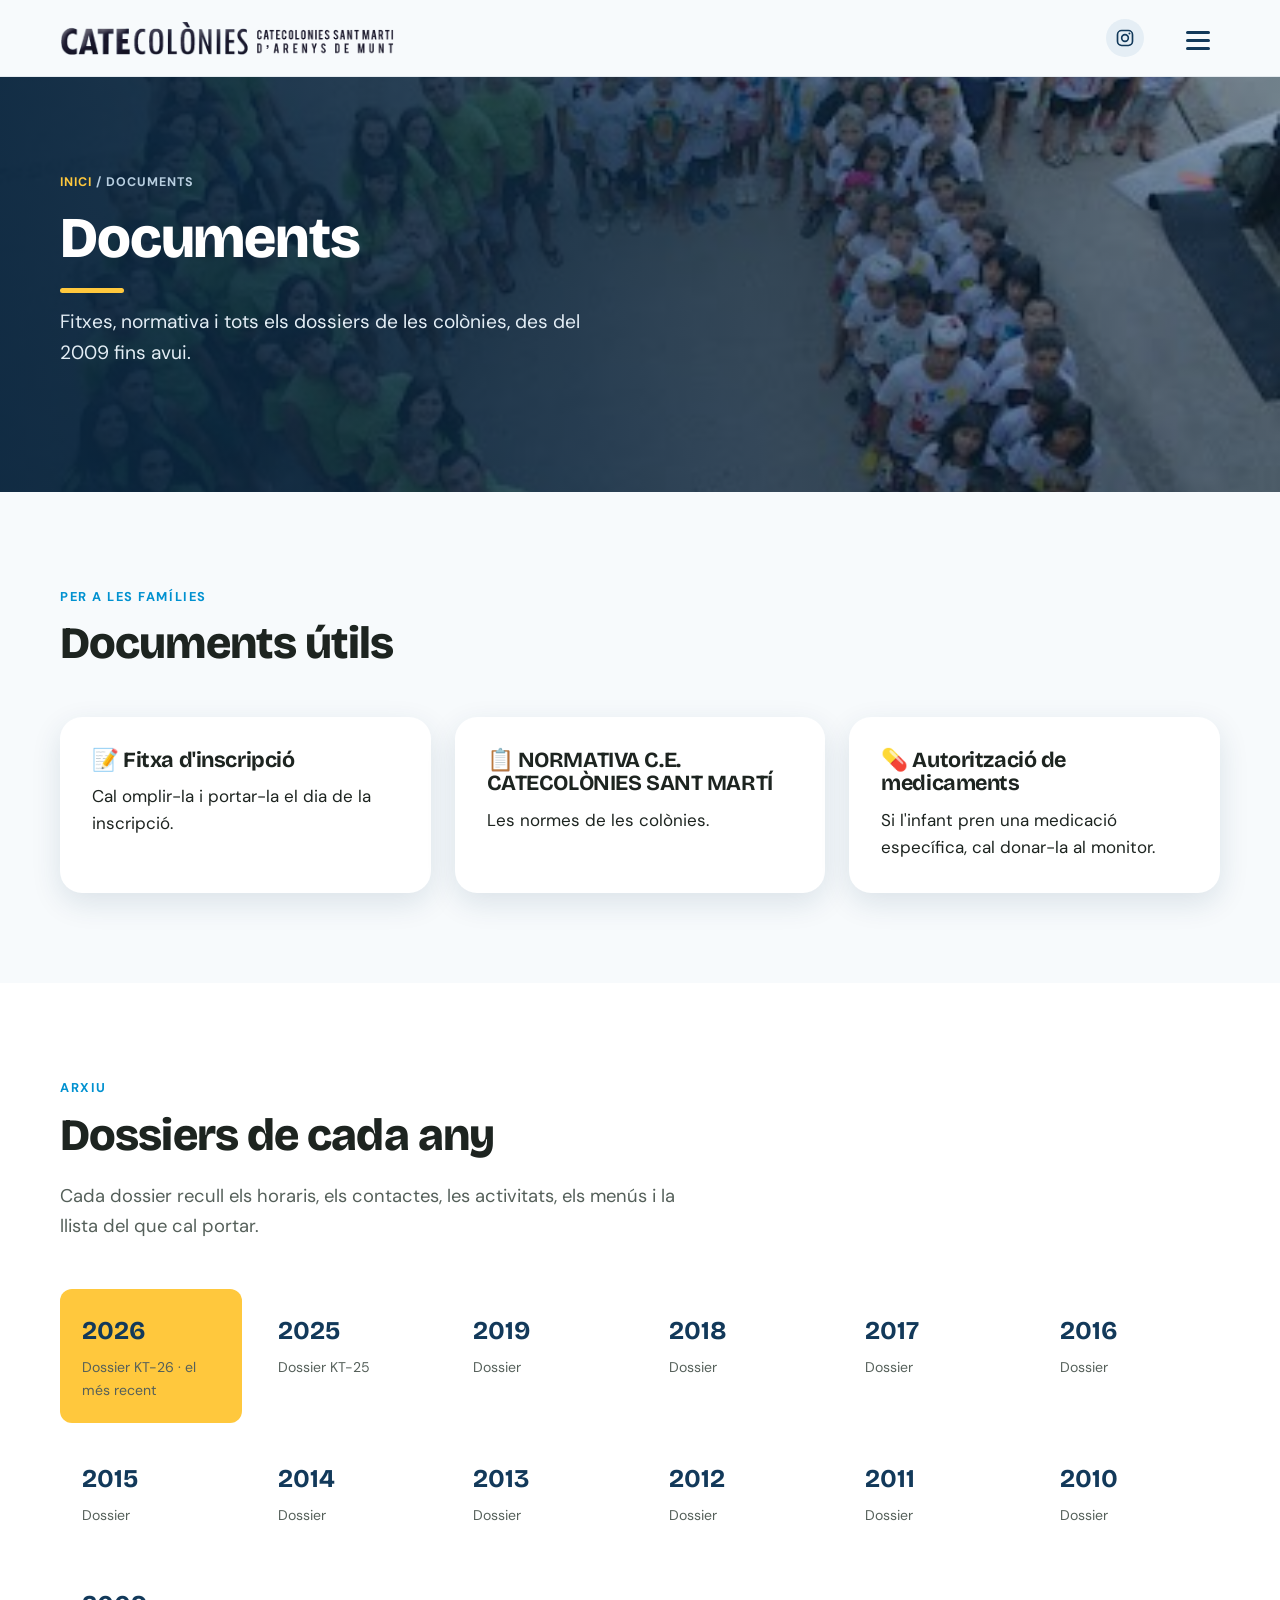
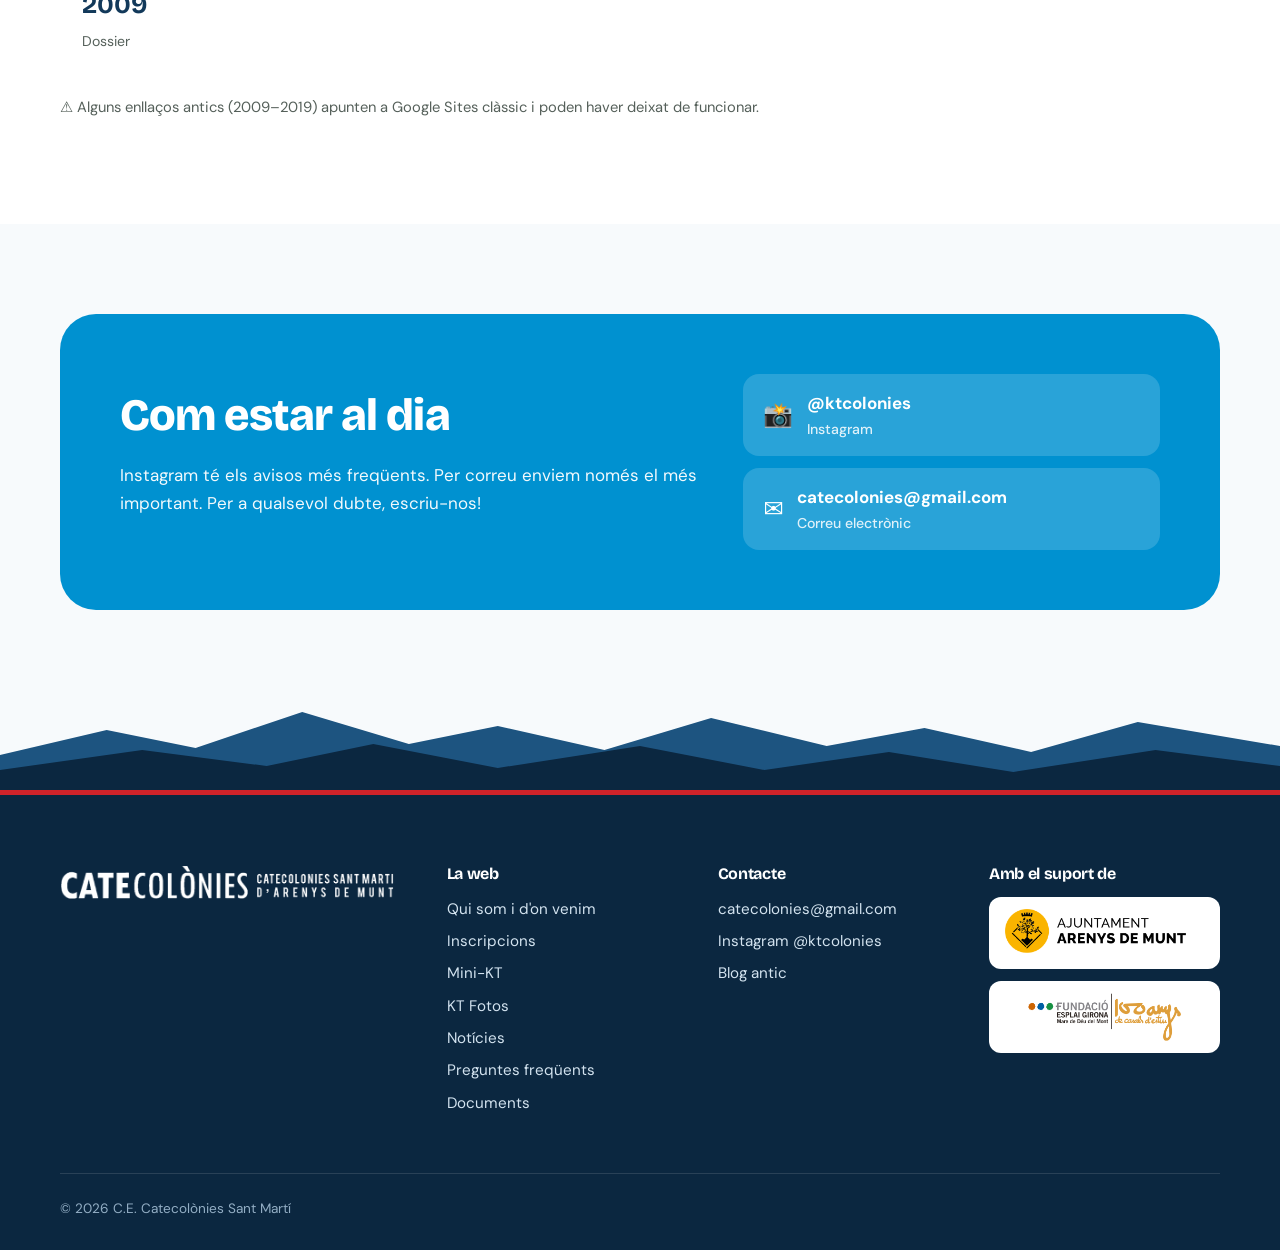
==== documents.html @ c62d567a "Primera versió de la web de les Catecolònies Co-Authored-By: Claude Opus 5.5 <noreply@anthropic.com>" ====
<!DOCTYPE html>
<html lang="ca">
<head>
  <meta charset="UTF-8">
  <meta name="viewport" content="width=device-width, initial-scale=1.0">
  <title>Documents · Catecolònies Arenys de Munt</title>
  <meta name="description" content="Colònies educatives d'Arenys de Munt des de 1984. De l'1 al 10 d'agost, quatre torns i una gran família de voluntaris.">
  <link rel="preconnect" href="https://fonts.googleapis.com">
  <link rel="preconnect" href="https://fonts.gstatic.com" crossorigin>
  <link href="https://fonts.googleapis.com/css2?family=Bricolage+Grotesque:opsz,wght@12..96,600;12..96,800&family=DM+Sans:wght@400;500;700&display=swap" rel="stylesheet">
  <link rel="stylesheet" href="css/estil.css">
</head>
<body>

  <!-- ===== CAPÇALERA (igual a totes les pàgines) ===== -->
  <header class="capcalera">
    <div class="contenidor">
      <a href="index.html" class="logo" aria-label="Catecolònies Sant Martí d'Arenys de Munt – Inici">
        <img class="logo__img" src="img/logo.png" alt="Catecolònies Sant Martí d'Arenys de Munt">
      </a>
      <a class="insta" href="https://www.instagram.com/ktcolonies/" target="_blank" rel="noopener" aria-label="Instagram de les Catecolònies (@ktcolonies)">
        <svg viewBox="0 0 24 24" width="20" height="20" aria-hidden="true"><rect x="3" y="3" width="18" height="18" rx="5" fill="none" stroke="currentColor" stroke-width="2"/><circle cx="12" cy="12" r="4" fill="none" stroke="currentColor" stroke-width="2"/><circle cx="17.3" cy="6.7" r="1.2" fill="currentColor"/></svg>
      </a>
      <button class="boto-menu" aria-label="Obrir el menú" aria-expanded="false"><span></span><span></span><span></span></button>
      <nav class="menu">
        <a href="index.html">Inici</a>
        <a href="qui-som.html">Qui som i d'on venim</a>
        <a href="inscripcions.html">Inscripcions</a>
        <a href="minikt.html">Mini-KT</a>
        <a href="kt-fotos.html">KT Fotos</a>
        <a href="noticies.html">Notícies</a>
        <a href="faq.html">FAQ</a>
        <a href="documents.html" class="actiu">Documents</a>
      </nav>
    </div>
  </header>

    <main>
    <section class="cap-pagina cap-pagina--documents">
      <div class="contenidor">
        <div class="molla"><a href="index.html">Inici</a> / Documents</div>
        <h1>Documents</h1>
        <p class="intro">Fitxes, normativa i tots els dossiers de les colònies, des del 2009 fins avui.</p>
      </div>
    </section>

    <section class="seccio">
      <div class="contenidor">
        <div class="capcalera-seccio">
          <span class="etiqueta">Per a les famílies</span>
          <h2>Documents útils</h2>
        </div>
        <div class="graella-3">
          <a class="caixa" style="text-decoration:none; color:inherit;" href="https://docs.google.com/document/d/19d5G04wiaagC9Ot5QAqKRNqQz_BzOxj5FK9eQtoxvEY/edit?usp=drive_link" target="_blank" rel="noopener">
            <h3>📝 Fitxa d'inscripció</h3>
            <p style="margin:0">Cal omplir-la i portar-la el dia de la inscripció.</p>
          </a>
          <a class="caixa" style="text-decoration:none; color:inherit;" href="https://drive.google.com/file/d/1AYddt8sL-9jREVzJqYOHR0axPvFJTAch/view?usp=drive_link" target="_blank" rel="noopener">
            <h3>📋 NORMATIVA C.E. CATECOLÒNIES SANT MARTÍ</h3>
            <p style="margin:0">Les normes de les colònies.</p>
          </a>
          <a class="caixa" style="text-decoration:none; color:inherit;" href="https://drive.google.com/file/d/12u2qekcJjeS2Bjda0e7kHbCIXMLGv95T/view" target="_blank" rel="noopener">
            <h3>💊 Autorització de medicaments</h3>
            <p style="margin:0">Si l'infant pren una medicació específica, cal donar-la al monitor.</p>
          </a>
        </div>
      </div>
    </section>

    <section class="seccio seccio--blanca">
      <div class="contenidor">
        <div class="capcalera-seccio">
          <span class="etiqueta">Arxiu</span>
          <h2>Dossiers de cada any</h2>
          <p class="intro">Cada dossier recull els horaris, els contactes, les activitats, els menús i la llista del que cal portar.</p>
        </div>
        <div class="docs">
          <a class="doc doc--nou" href="https://drive.google.com/file/d/1tnBUASf_qvOFFQwCIDWOkHBx9G1AHmBi/view?usp=drive_link" target="_blank" rel="noopener"><b>2026</b><span>Dossier KT-26 · el més recent</span></a>
          <a class="doc" href="https://drive.google.com/file/d/1lUwYW8r1Nou2whp7gSd2cihtvwEyeBEo/view?usp=drive_link" target="_blank" rel="noopener"><b>2025</b><span>Dossier KT-25</span></a>
          <a class="doc" href="https://docs.google.com/viewer?a=v&amp;pid=sites&amp;srcid=ZGVmYXVsdGRvbWFpbnxjYXRlY29sb25pZXNmaWxlc3xneDo0Mzg5OGI2MzljZTQzNWZi" target="_blank" rel="noopener"><b>2019</b><span>Dossier</span></a>
          <a class="doc" href="https://sites.google.com/site/catecoloniesfiles/files/cate2018_02.pdf?attredirects=0&amp;d=1" target="_blank" rel="noopener"><b>2018</b><span>Dossier</span></a>
          <a class="doc" href="https://sites.google.com/site/catecoloniesfiles/files/cate2017_04.pdf?attredirects=0&amp;d=1" target="_blank" rel="noopener"><b>2017</b><span>Dossier</span></a>
          <a class="doc" href="https://sites.google.com/site/catecoloniesfiles/files/cate2016.pdf?attredirects=0&amp;d=1" target="_blank" rel="noopener"><b>2016</b><span>Dossier</span></a>
          <a class="doc" href="https://sites.google.com/site/catecoloniesfiles/files/cate2015_042.pdf?attredirects=0&amp;d=1" target="_blank" rel="noopener"><b>2015</b><span>Dossier</span></a>
          <a class="doc" href="https://sites.google.com/site/catecoloniesfiles/files/catecolonies2014.pdf?attredirects=0&amp;d=1" target="_blank" rel="noopener"><b>2014</b><span>Dossier</span></a>
          <a class="doc" href="https://sites.google.com/site/catecoloniesfiles/files/Catecolonies2013.pdf?attredirects=0&amp;d=1" target="_blank" rel="noopener"><b>2013</b><span>Dossier</span></a>
          <a class="doc" href="https://sites.google.com/site/catecoloniesfiles/files/catecolonies2012.pdf?attredirects=0&amp;d=1" target="_blank" rel="noopener"><b>2012</b><span>Dossier</span></a>
          <a class="doc" href="https://sites.google.com/site/catecoloniesfiles/files/catecolonies2011.pdf?attredirects=0&amp;d=1" target="_blank" rel="noopener"><b>2011</b><span>Dossier</span></a>
          <a class="doc" href="http://sites.google.com/site/catecoloniesfiles/files/cate_2010.pdf?attredirects=0&amp;d=1" target="_blank" rel="noopener"><b>2010</b><span>Dossier</span></a>
          <a class="doc" href="http://catecolonies.googlepages.com/Dossier_Catecolonies_2009.pdf" target="_blank" rel="noopener"><b>2009</b><span>Dossier</span></a>
        </div>
        <p class="nota">⚠️ Alguns enllaços antics (2009–2019) apunten a Google Sites clàssic i poden haver deixat de funcionar.</p>
      </div>
    </section>

    <section class="seccio">
      <div class="contenidor">
        <div class="segueix">
          <div>
            <h2>Com estar al dia</h2>
            <p>Instagram té els avisos més freqüents. Per correu enviem només el més important. Per a qualsevol dubte, escriu-nos!</p>
          </div>
          <div class="segueix__canals">
            <a class="canal" href="https://www.instagram.com/ktcolonies/" target="_blank" rel="noopener"><span class="canal__icona">📸</span><span>@ktcolonies<small>Instagram</small></span></a>
            <a class="canal" href="mailto:catecolonies@gmail.com"><span class="canal__icona">✉️</span><span>catecolonies@gmail.com<small>Correu electrònic</small></span></a>
          </div>
        </div>
      </div>
    </section>
  </main>


  <!-- ===== PEU DE PÀGINA (igual a totes les pàgines) ===== -->
  <!-- Silueta de les serres del Corredor i Montalt -->
  <svg class="serralada" viewBox="0 0 1440 90" preserveAspectRatio="none" aria-hidden="true">
    <path fill="#1d5480" d="M0 90 L0 55 L120 30 L220 48 L340 12 L460 44 L560 26 L680 50 L800 18 L930 46 L1040 28 L1160 52 L1280 22 L1440 46 L1440 90 Z"/>
    <path fill="#0b2740" d="M0 90 L0 70 L160 50 L300 66 L420 44 L560 68 L720 46 L860 70 L1000 52 L1140 72 L1300 50 L1440 66 L1440 90 Z"/>
  </svg>
  <footer class="peu">
    <div class="contenidor">
      <div class="peu__graella">
        <div>
          <a href="index.html" class="logo" aria-label="Catecolònies – Inici">
            <img class="logo__img" src="img/logo-blanc.png" alt="Catecolònies Sant Martí d'Arenys de Munt">
          </a>
        </div>
        <div>
          <h4>La web</h4>
          <ul>
            <li><a href="qui-som.html">Qui som i d'on venim</a></li>
            <li><a href="inscripcions.html">Inscripcions</a></li>
            <li><a href="minikt.html">Mini-KT</a></li>
            <li><a href="kt-fotos.html">KT Fotos</a></li>
            <li><a href="noticies.html">Notícies</a></li>
            <li><a href="faq.html">Preguntes freqüents</a></li>
            <li><a href="documents.html">Documents</a></li>
          </ul>
        </div>
        <div>
          <h4>Contacte</h4>
          <ul>
            <li><a href="mailto:catecolonies@gmail.com">catecolonies@gmail.com</a></li>
            <li><a href="https://www.instagram.com/ktcolonies/" target="_blank" rel="noopener">Instagram @ktcolonies</a></li>
            <li><a href="https://catecolonies.blogspot.com/" target="_blank" rel="noopener">Blog antic</a></li>
          </ul>
        </div>
        <div>
          <h4>Amb el suport de</h4>
          <div class="suport">
            <a class="suport__logo" href="https://www.arenysdemunt.cat" target="_blank" rel="noopener"><img src="img/logo-ajuntament-arenys.png" alt="Ajuntament d'Arenys de Munt"></a>
            <span class="suport__logo"><img src="img/logo-fundacio-esplai-girona.png" alt="Fundació Esplai Girona – Mare de Déu del Mont"></span>
          </div>
        </div>
      </div>
      <div class="peu__final">
        <span>© <span data-any-actual></span> C.E. Catecolònies Sant Martí</span>
      </div>
    </div>
  </footer>

  <script src="js/main.js"></script>
</body>
</html>
---- css/estil.css ----
/* =========================================================
   Catecolònies Sant Martí · Arenys de Munt
   Full d'estils principal
   ========================================================= */

/* ---------- 1. Variables (canvia aquí els colors de tota la web) ---------- */
:root {
  --mari: #12395a;        /* blau marí: color principal */
  --mari-fosc: #0b2740;
  --groc: #ffc83d;        /* groc sol */
  --accent: #0091d0;      /* blau cel: botons i accents */
  --taronja: #ff8c42;
  --blau: #00aeea;        /* blau cel clar */
  --lila: #7b6ce0;
  --crema: #f7fafc;       /* fons general */
  --crema-2: #e5eef5;
  --text: #1d2420;
  --text-suau: #55605a;
  --blanc: #ffffff;

  --radi: 22px;
  --radi-petit: 12px;
  --ombra: 0 10px 30px rgba(18, 57, 90, 0.12);
  --ample: 1160px;

  --font-titols: "Bricolage Grotesque", system-ui, sans-serif;
  --font-text: "DM Sans", system-ui, sans-serif;
}

/* ---------- 2. Base ---------- */
*, *::before, *::after { box-sizing: border-box; }
html { scroll-behavior: smooth; }
body {
  margin: 0;
  font-family: var(--font-text);
  font-size: 17px;
  line-height: 1.6;
  color: var(--text);
  background: var(--crema);
}
img { max-width: 100%; display: block; }
a { color: var(--mari); }
h1, h2, h3, h4 {
  font-family: var(--font-titols);
  line-height: 1.1;
  margin: 0 0 0.5em;
  letter-spacing: -0.02em;
}
h1 { font-size: clamp(2.4rem, 6vw, 4.4rem); font-weight: 800; }
h2 { font-size: clamp(1.9rem, 4vw, 2.8rem); font-weight: 800; }
h3 { font-size: 1.35rem; font-weight: 700; }
p { margin: 0 0 1em; }

.contenidor { width: min(100% - 40px, var(--ample)); margin-inline: auto; }
.seccio { padding: 90px 0; }
.seccio--blanca { background: var(--blanc); }
.seccio--fosca { background: var(--mari); color: var(--crema); }
.seccio--fosca h2, .seccio--fosca h3 { color: var(--blanc); }

.etiqueta {
  display: inline-block;
  font-weight: 700;
  font-size: 0.8rem;
  letter-spacing: 0.12em;
  text-transform: uppercase;
  color: var(--accent);
  margin-bottom: 12px;
}
.intro { font-size: 1.15rem; color: var(--text-suau); max-width: 640px; }
.seccio--fosca .intro { color: #d3e3ef; }
.capcalera-seccio { margin-bottom: 48px; }
.capcalera-seccio--centre { text-align: center; }
.capcalera-seccio--centre .intro { margin-inline: auto; }

/* ---------- 3. Botons ---------- */
.boto {
  display: inline-flex;
  align-items: center;
  gap: 8px;
  padding: 14px 26px;
  border-radius: 999px;
  font-weight: 700;
  text-decoration: none;
  border: 2px solid transparent;
  transition: transform 0.15s ease, background 0.15s ease;
  cursor: pointer;
  font-size: 1rem;
  font-family: inherit;
}
.boto:hover { transform: translateY(-2px); }
.boto--principal { background: var(--accent); color: var(--blanc); }
.boto--principal:hover { background: #0077ad; }
.boto--contorn { border-color: var(--mari); color: var(--mari); background: transparent; }
.boto--contorn:hover { background: var(--mari); color: var(--blanc); }
.boto--groc { background: var(--groc); color: var(--mari-fosc); }

/* ---------- 4. Capçalera / menú ---------- */
.capcalera {
  position: sticky;
  top: 0;
  z-index: 50;
  background: rgba(247, 250, 252, 0.92);
  backdrop-filter: blur(10px);
  border-bottom: 1px solid rgba(18, 57, 90, 0.08);
}
.capcalera .contenidor {
  display: flex;
  align-items: center;
  justify-content: space-between;
  height: 76px;
}
.logo {
  display: flex;
  align-items: center;
  gap: 12px;
  text-decoration: none;
  color: var(--mari);
}
.logo__insignia {
  width: 46px; height: 46px;
  border-radius: 14px;
  background: var(--mari);
  color: var(--groc);
  display: grid;
  place-items: center;
  font-family: var(--font-titols);
  font-weight: 800;
  font-size: 1.25rem;
  transform: rotate(-6deg);
}
.logo__text { line-height: 1.05; }
.logo__text strong { display: block; font-family: var(--font-titols); font-size: 1.2rem; }
.logo__text span { font-size: 0.8rem; color: var(--text-suau); }

.menu { display: flex; align-items: center; gap: 6px; }
.menu a {
  text-decoration: none;
  color: var(--text);
  font-weight: 600;
  padding: 8px 14px;
  border-radius: 999px;
  font-size: 0.97rem;
}
.menu a:hover { background: var(--crema-2); }
.menu a.actiu { background: var(--mari); color: var(--blanc); }
.menu .boto { margin-left: 8px; padding: 10px 20px; color: var(--blanc); }

.boto-menu {
  display: none;
  background: none;
  border: 0;
  width: 44px; height: 44px;
  cursor: pointer;
  padding: 10px;
}
.boto-menu span {
  display: block; height: 3px; background: var(--mari);
  border-radius: 3px; margin: 5px 0;
}

/* ---------- 5. Portada (hero) ---------- */
.hero { padding: 60px 0 90px; position: relative; overflow: hidden; }
.hero .contenidor {
  display: grid;
  grid-template-columns: 1.05fr 1fr;
  gap: 56px;
  align-items: center;
}
.hero h1 span { color: var(--accent); }
.hero .intro { margin-bottom: 30px; }
.hero__botons { display: flex; flex-wrap: wrap; gap: 12px; }
.hero__imatge { position: relative; }
.hero__imatge img {
  width: 100%;
  aspect-ratio: 4 / 3.4;
  object-fit: cover;
  border-radius: 32px;
  box-shadow: var(--ombra);
  background: var(--mari);
}
.adhesiu {
  position: absolute;
  background: var(--groc);
  color: var(--mari-fosc);
  font-family: var(--font-titols);
  font-weight: 800;
  border-radius: 50%;
  width: 128px; height: 128px;
  display: grid;
  place-items: center;
  text-align: center;
  line-height: 1;
  transform: rotate(-12deg);
  box-shadow: var(--ombra);
}
.adhesiu small { display: block; font-size: 0.8rem; font-weight: 600; }
.adhesiu b { font-size: 2rem; }
.hero .adhesiu { left: -36px; bottom: -28px; }
.hero__etiqueta-foto {
  position: absolute;
  left: 18px; top: 18px;
  background: var(--blanc);
  padding: 8px 16px;
  border-radius: 999px;
  font-weight: 700;
  font-size: 0.85rem;
  box-shadow: var(--ombra);
}

/* ---------- 6. Xifres ---------- */
.xifres {
  display: grid;
  grid-template-columns: repeat(4, 1fr);
  gap: 18px;
}
.xifra {
  background: var(--blanc);
  border-radius: var(--radi);
  padding: 26px;
  box-shadow: var(--ombra);
}
.xifra b {
  display: block;
  font-family: var(--font-titols);
  font-size: 2.6rem;
  color: var(--mari);
  line-height: 1;
  margin-bottom: 6px;
}
.xifra span { color: var(--text-suau); font-size: 0.95rem; }

/* ---------- 7. Avís ---------- */
.avis {
  display: flex;
  gap: 20px;
  align-items: center;
  background: var(--groc);
  border-radius: var(--radi);
  padding: 26px 30px;
  margin-top: 40px;
}
.avis__icona {
  flex: none;
  width: 54px; height: 54px;
  border-radius: 50%;
  background: var(--mari);
  color: var(--groc);
  display: grid; place-items: center;
  font-size: 1.5rem;
}
.avis h3 { margin-bottom: 4px; color: var(--mari-fosc); }
.avis p { margin: 0; color: var(--mari-fosc); }
.avis .boto { margin-left: auto; flex: none; }

/* ---------- 8. Torns ---------- */
.commutador {
  display: inline-flex;
  background: var(--crema-2);
  border-radius: 999px;
  padding: 5px;
  margin-bottom: 30px;
}
.commutador button {
  border: 0;
  background: transparent;
  padding: 10px 20px;
  border-radius: 999px;
  font: inherit;
  font-weight: 700;
  color: var(--text-suau);
  cursor: pointer;
}
.commutador button.actiu { background: var(--mari); color: var(--blanc); }

.torns {
  display: grid;
  grid-template-columns: repeat(4, 1fr);
  gap: 20px;
}
.torn {
  border-radius: var(--radi);
  padding: 28px 24px 30px;
  color: var(--blanc);
  position: relative;
  min-height: 230px;
  display: flex;
  flex-direction: column;
}
.torn:nth-child(1) { background: var(--taronja); }
.torn:nth-child(2) { background: var(--blau); }
.torn:nth-child(3) { background: var(--lila); }
.torn:nth-child(4) { background: var(--mari); }
.torn__num {
  font-family: var(--font-titols);
  font-size: 4rem;
  font-weight: 800;
  line-height: 0.9;
  opacity: 0.95;
}
.torn h3 { margin: 10px 0 6px; color: var(--blanc); }
.torn p { margin: 0; opacity: 0.92; font-weight: 600; }
.torn__peu { margin-top: auto; padding-top: 18px; font-size: 0.85rem; opacity: 0.85; }
.nota { font-size: 0.92rem; color: var(--text-suau); margin-top: 22px; }

/* ---------- 9. Targetes de notícies ---------- */
.graella-3 {
  display: grid;
  grid-template-columns: repeat(3, 1fr);
  gap: 24px;
}
.targeta {
  background: var(--blanc);
  border-radius: var(--radi);
  overflow: hidden;
  box-shadow: var(--ombra);
  display: flex;
  flex-direction: column;
  transition: transform 0.2s ease;
}
.targeta:hover { transform: translateY(-4px); }
.targeta__imatge {
  aspect-ratio: 16 / 10;
  object-fit: cover;
  width: 100%;
  background: var(--crema-2);
}
.targeta__imatge--color {
  display: grid; place-items: center;
  font-family: var(--font-titols);
  font-size: 2.4rem;
  font-weight: 800;
  color: var(--blanc);
}
.targeta__cos { padding: 22px 24px 26px; display: flex; flex-direction: column; flex: 1; }
.targeta__data { font-size: 0.85rem; font-weight: 700; color: var(--accent); margin-bottom: 6px; }
.targeta h3 { font-size: 1.2rem; }
.targeta p { color: var(--text-suau); font-size: 0.97rem; }
.targeta__enllac { margin-top: auto; font-weight: 700; text-decoration: none; }
.xip {
  display: inline-block;
  font-size: 0.75rem;
  font-weight: 700;
  padding: 4px 10px;
  border-radius: 999px;
  background: var(--crema-2);
  color: var(--mari);
  margin: 0 6px 10px 0;
}

/* ---------- 10. Calendari / línia de temps ---------- */
.calendari {
  display: grid;
  grid-template-columns: repeat(4, 1fr);
  gap: 18px;
}
.mes {
  background: rgba(255, 255, 255, 0.07);
  border: 1px solid rgba(255, 255, 255, 0.15);
  border-radius: var(--radi);
  padding: 24px;
}
.mes__quan {
  font-family: var(--font-titols);
  font-weight: 800;
  color: var(--groc);
  font-size: 1.1rem;
  margin-bottom: 8px;
}
.mes h3 { font-size: 1.1rem; margin-bottom: 6px; }
.mes p { margin: 0; font-size: 0.95rem; color: #d3e3ef; }
.mes--destacat { background: var(--groc); border-color: var(--groc); }
.mes--destacat .mes__quan, .mes--destacat h3, .mes--destacat p { color: var(--mari-fosc); }

/* ---------- 11. Dues columnes ---------- */
.dues-col {
  display: grid;
  grid-template-columns: 1fr 1fr;
  gap: 60px;
  align-items: center;
}
.llista-check { list-style: none; padding: 0; margin: 0 0 28px; }
.llista-check li {
  padding-left: 34px;
  position: relative;
  margin-bottom: 12px;
}
.llista-check li::before {
  content: "✓";
  position: absolute; left: 0; top: 1px;
  width: 22px; height: 22px;
  border-radius: 50%;
  background: var(--groc);
  color: var(--mari-fosc);
  font-size: 0.8rem;
  font-weight: 800;
  display: grid; place-items: center;
}
.imatge-arrodonida { border-radius: 32px; box-shadow: var(--ombra); width: 100%; object-fit: cover; }

/* ---------- 12. Capçalera de pàgines interiors ---------- */
.cap-pagina {
  background: var(--mari);
  color: var(--crema);
  padding: 70px 0 80px;
  position: relative;
  overflow: hidden;
}
.cap-pagina h1 { color: var(--blanc); font-size: clamp(2.2rem, 5vw, 3.6rem); }
.cap-pagina .intro { color: #d3e3ef; }
.cap-pagina::after {
  content: "";
  position: absolute;
  right: -80px; top: -80px;
  width: 320px; height: 320px;
  border-radius: 50%;
  background: var(--groc);
  opacity: 0.9;
}
.cap-pagina .contenidor { position: relative; z-index: 1; }
.molla { font-size: 0.9rem; margin-bottom: 14px; }
.molla a { color: var(--groc); }

/* ---------- 13. Línia de temps (Història) ---------- */
.linia-temps { position: relative; padding-left: 40px; }
.linia-temps::before {
  content: "";
  position: absolute; left: 11px; top: 6px; bottom: 6px;
  width: 3px; background: var(--crema-2); border-radius: 3px;
}
.fita { position: relative; margin-bottom: 34px; }
.fita::before {
  content: "";
  position: absolute; left: -37px; top: 6px;
  width: 18px; height: 18px; border-radius: 50%;
  background: var(--accent);
  border: 4px solid var(--crema);
}
.fita__any {
  font-family: var(--font-titols);
  font-weight: 800;
  font-size: 1.7rem;
  color: var(--mari);
  line-height: 1;
  margin-bottom: 6px;
}
.fita p { color: var(--text-suau); margin: 0; }

/* ---------- 14. Passos (inscripcions) ---------- */
.passos { display: grid; grid-template-columns: repeat(4, 1fr); gap: 20px; counter-reset: pas; }
.pas {
  background: var(--blanc);
  border-radius: var(--radi);
  padding: 28px 24px;
  box-shadow: var(--ombra);
  position: relative;
}
.pas::before {
  counter-increment: pas;
  content: counter(pas);
  display: grid; place-items: center;
  width: 44px; height: 44px;
  border-radius: 14px;
  background: var(--accent);
  color: var(--blanc);
  font-family: var(--font-titols);
  font-weight: 800;
  font-size: 1.3rem;
  margin-bottom: 16px;
}
.pas h3 { font-size: 1.15rem; }
.pas p { margin: 0; color: var(--text-suau); font-size: 0.97rem; }

.preus { display: grid; grid-template-columns: repeat(3, 1fr); gap: 20px; }
.preu {
  border-radius: var(--radi);
  padding: 30px 26px;
  background: var(--blanc);
  border: 2px solid var(--crema-2);
}
.preu--destacat { background: var(--mari); color: var(--blanc); border-color: var(--mari); }
.preu--destacat h3, .preu--destacat .preu__xifra { color: var(--groc); }
.preu__xifra {
  font-family: var(--font-titols);
  font-size: 3rem;
  font-weight: 800;
  color: var(--mari);
  line-height: 1;
  margin: 8px 0 12px;
}
.preu p { margin: 0; font-size: 0.97rem; }

.caixa {
  background: var(--blanc);
  border-radius: var(--radi);
  padding: 32px;
  box-shadow: var(--ombra);
}
.caixa--groga { background: var(--groc); box-shadow: none; }
.caixa ul { margin: 0; padding-left: 20px; }
.caixa li { margin-bottom: 8px; }
.codi {
  font-family: ui-monospace, monospace;
  background: var(--crema-2);
  padding: 3px 8px;
  border-radius: 6px;
  font-size: 0.95em;
  white-space: nowrap;
}

/* ---------- 15. FAQ (acordió) ---------- */
.faq-filtres { display: flex; flex-wrap: wrap; gap: 8px; margin-bottom: 30px; }
.faq-filtres button {
  border: 2px solid var(--crema-2);
  background: var(--blanc);
  border-radius: 999px;
  padding: 8px 18px;
  font: inherit;
  font-weight: 700;
  cursor: pointer;
  color: var(--text);
}
.faq-filtres button.actiu { background: var(--mari); border-color: var(--mari); color: var(--blanc); }
.cercador {
  width: 100%;
  padding: 16px 22px;
  border-radius: 999px;
  border: 2px solid var(--crema-2);
  font: inherit;
  margin-bottom: 18px;
  background: var(--blanc);
}
.cercador:focus { outline: none; border-color: var(--mari); }
.faq details {
  background: var(--blanc);
  border-radius: var(--radi-petit);
  margin-bottom: 12px;
  box-shadow: 0 2px 10px rgba(18, 57, 90, 0.06);
}
.faq summary {
  cursor: pointer;
  list-style: none;
  padding: 20px 60px 20px 24px;
  font-weight: 700;
  font-size: 1.05rem;
  position: relative;
}
.faq summary::-webkit-details-marker { display: none; }
.faq summary::after {
  content: "+";
  position: absolute; right: 20px; top: 50%;
  transform: translateY(-50%);
  width: 30px; height: 30px; border-radius: 50%;
  background: var(--crema-2);
  display: grid; place-items: center;
  font-size: 1.3rem;
  color: var(--mari);
}
.faq details[open] summary::after { content: "–"; background: var(--groc); }
.faq details > div { padding: 0 24px 22px; color: var(--text-suau); }
.faq details > div p:last-child { margin: 0; }

/* ---------- 16. Documents ---------- */
.docs { display: grid; grid-template-columns: repeat(auto-fill, minmax(170px, 1fr)); gap: 14px; }
.doc {
  display: flex;
  flex-direction: column;
  gap: 4px;
  text-decoration: none;
  background: var(--blanc);
  border-radius: var(--radi-petit);
  padding: 20px;
  color: var(--text);
  border: 2px solid transparent;
  transition: border-color 0.15s ease;
}
.doc:hover { border-color: var(--accent); }
.doc b { font-family: var(--font-titols); font-size: 1.6rem; color: var(--mari); }
.doc span { font-size: 0.88rem; color: var(--text-suau); }
.doc--nou { background: var(--groc); }

/* ---------- 17. Bloc de seguiment (Instagram) ---------- */
.segueix {
  background: var(--accent);
  color: var(--blanc);
  border-radius: 36px;
  padding: 60px;
  display: grid;
  grid-template-columns: 1.4fr 1fr;
  gap: 40px;
  align-items: center;
}
.segueix h2 { color: var(--blanc); }
.segueix p { opacity: 0.95; }
.segueix__canals { display: grid; gap: 12px; }
.canal {
  display: flex; align-items: center; gap: 14px;
  background: rgba(255, 255, 255, 0.16);
  border-radius: 16px;
  padding: 16px 20px;
  color: var(--blanc);
  text-decoration: none;
  font-weight: 700;
}
.canal:hover { background: rgba(255, 255, 255, 0.26); }
.canal small { display: block; font-weight: 500; opacity: 0.85; }
.canal__icona { font-size: 1.5rem; }

/* ---------- 18. Peu de pàgina ---------- */
.peu {
  background: var(--mari-fosc);
  color: #d3e3ef;
  padding: 70px 0 30px;
  font-size: 0.95rem;
}
.peu a { color: #d3e3ef; text-decoration: none; }
.peu a:hover { color: var(--groc); }
.peu__graella {
  display: grid;
  grid-template-columns: 1.5fr 1fr 1fr 1fr;
  gap: 40px;
  margin-bottom: 50px;
}
.peu h4 { color: var(--blanc); font-size: 1rem; margin-bottom: 14px; }
.peu ul { list-style: none; padding: 0; margin: 0; }
.peu li { margin-bottom: 8px; }
.peu .logo { color: var(--blanc); margin-bottom: 16px; }
.peu .logo__text span { color: #93aec4; }
.peu__final {
  border-top: 1px solid rgba(255, 255, 255, 0.12);
  padding-top: 24px;
  display: flex;
  justify-content: space-between;
  flex-wrap: wrap;
  gap: 10px;
  font-size: 0.85rem;
  color: #93aec4;
}

/* ---------- 19. Responsive (mòbil i tauleta) ---------- */
@media (max-width: 980px) {
  .torns, .calendari, .passos { grid-template-columns: repeat(2, 1fr); }
  .xifres { grid-template-columns: repeat(2, 1fr); }
  .graella-3, .preus { grid-template-columns: 1fr 1fr; }
  .peu__graella { grid-template-columns: 1fr 1fr; }
  .segueix { grid-template-columns: 1fr; padding: 40px; }
}

@media (max-width: 860px) {
  .boto-menu { display: block; }
  .menu {
    position: absolute;
    top: 76px; left: 0; right: 0;
    flex-direction: column;
    align-items: stretch;
    background: var(--crema);
    padding: 16px 20px 24px;
    border-bottom: 1px solid rgba(18, 57, 90, 0.1);
    display: none;
  }
  .menu.obert { display: flex; }
  .menu a { padding: 12px 16px; }
  .menu .boto { margin: 8px 0 0; justify-content: center; }
  .hero .contenidor, .dues-col { grid-template-columns: 1fr; }
  .hero .adhesiu { left: auto; right: 16px; bottom: -36px; width: 104px; height: 104px; }
  .avis { flex-direction: column; align-items: flex-start; }
  .avis .boto { margin-left: 0; }
}

@media (max-width: 600px) {
  body { font-size: 16px; }
  .seccio { padding: 64px 0; }
  .torns, .calendari, .passos, .graella-3, .preus, .xifres { grid-template-columns: 1fr; }
  .peu__graella { grid-template-columns: 1fr; }
  .segueix { padding: 32px 24px; border-radius: 28px; }
}

/* =========================================================
   20. Trets d'Arenys de Munt (vermell i blanc)
   ========================================================= */
:root {
  --vermell: #d0232a;     /* vermell d'Arenys de Munt */
  --vermell-fosc: #a5161c;
  --ratlles: repeating-linear-gradient(135deg, var(--vermell) 0 10px, #fff 10px 20px);
}

/* Franja superior vermella i blanca */
.franja-arenys {
  background: var(--vermell);
  color: #fff;
  font-size: 0.82rem;
  font-weight: 600;
  letter-spacing: 0.04em;
}
.franja-arenys .contenidor {
  display: flex;
  justify-content: space-between;
  align-items: center;
  gap: 12px;
  height: 36px;
}
.franja-arenys a { color: #fff; text-decoration: none; }
.franja-arenys__ratlles {
  width: 64px; height: 14px; border-radius: 4px;
  background: var(--ratlles);
  border: 2px solid #fff;
  flex: none;
}
.franja-arenys__dreta { display: flex; align-items: center; gap: 14px; }
@media (max-width: 600px) { .franja-arenys__amaga { display: none; } }

/* Insígnia del logo amb peu vermell i blanc */
.logo__insignia { position: relative; overflow: hidden; }
.logo__insignia::after {
  content: "";
  position: absolute; left: 0; right: 0; bottom: 0; height: 7px;
  background: var(--ratlles);
  background-size: 14px 14px;
}

/* Adhesiu "Amunt Arenys!" */
.adhesiu--vermell {
  background: var(--vermell);
  color: #fff;
  width: 112px; height: 112px;
  transform: rotate(10deg);
  border: 4px dashed rgba(255, 255, 255, 0.7);
}
.adhesiu--vermell b { font-size: 1.35rem; }
.hero .adhesiu--vermell { left: auto; right: -24px; bottom: auto; top: -30px; }

/* Capçalera de pàgines interiors: cercle de ratlles vermelles i blanques */
.cap-pagina::after { background: var(--ratlles); opacity: 1; }
.cap-pagina::before {
  content: "";
  position: absolute;
  right: 150px; bottom: -60px;
  width: 140px; height: 140px; border-radius: 50%;
  background: var(--groc);
}

/* Secció "Arrelats a Arenys de Munt" */
.arenys {
  background: var(--vermell);
  color: #fff;
  position: relative;
  overflow: hidden;
}
.arenys h2, .arenys h3 { color: #fff; }
.arenys .etiqueta { color: var(--groc); }
.arenys .intro { color: #ffe3e1; }
/* Patró de punta de coixí (les puntaires d'Arenys) */
.arenys::before {
  content: "";
  position: absolute; inset: 0;
  background-image:
    radial-gradient(circle at 50% 50%, transparent 7px, rgba(255,255,255,0.13) 8px, rgba(255,255,255,0.13) 9px, transparent 10px),
    radial-gradient(circle at 0 0, rgba(255,255,255,0.13) 2px, transparent 3px);
  background-size: 34px 34px;
  pointer-events: none;
}
.arenys .contenidor { position: relative; }
.trets { display: grid; grid-template-columns: repeat(4, 1fr); gap: 18px; }
.tret {
  background: #fff;
  color: var(--text);
  border-radius: var(--radi);
  padding: 26px 24px;
}
.tret h3 { color: var(--vermell); font-size: 1.15rem; margin-bottom: 8px; }
.tret p { margin: 0; color: var(--text-suau); font-size: 0.95rem; }
.tret__icona { font-size: 1.8rem; margin-bottom: 10px; }
.lema-sardana {
  margin-top: 40px;
  text-align: center;
  font-family: var(--font-titols);
  font-weight: 800;
  font-size: clamp(1.6rem, 4vw, 2.6rem);
  letter-spacing: -0.01em;
}
.lema-sardana small { display: block; font-family: var(--font-text); font-weight: 500; font-size: 0.95rem; color: #ffe3e1; margin-top: 6px; }

/* Serralada (Corredor i Montalt) sobre el peu de pàgina */
.serralada { display: block; width: 100%; height: 90px; margin-bottom: -1px; }
.peu { border-top: 6px solid var(--vermell); }

@media (max-width: 980px) {
  .trets { grid-template-columns: 1fr 1fr; }
}
@media (max-width: 600px) {
  .trets { grid-template-columns: 1fr; }
  .hero .adhesiu--vermell { right: 10px; top: -24px; width: 92px; height: 92px; }
}

/* =========================================================
   21. Logo (posa el fitxer a img/logo.png)
   ========================================================= */
.logo__insignia img {
  position: absolute; inset: 0;
  width: 100%; height: 100%;
  object-fit: contain;
  background: #fff;
  z-index: 2;
}
.logo__insignia:has(img) { transform: none; background: #fff; }

/* =========================================================
   22. Compte enrere fins a les colònies
   ========================================================= */
.compte {
  background: var(--mari);
  color: #fff;
  border-radius: 32px;
  padding: 40px 44px;
  display: grid;
  grid-template-columns: 1fr auto;
  gap: 30px;
  align-items: center;
  position: relative;
  overflow: hidden;
}
.compte h2 { color: #fff; font-size: clamp(1.6rem, 3vw, 2.2rem); margin-bottom: 6px; }
.compte p { margin: 0; color: #d3e3ef; }
.compte .etiqueta { color: var(--groc); }
.compte__caselles { display: flex; gap: 12px; }
.casella {
  background: rgba(255, 255, 255, 0.1);
  border: 1px solid rgba(255, 255, 255, 0.18);
  border-radius: 18px;
  min-width: 92px;
  padding: 14px 10px 12px;
  text-align: center;
}
.casella b {
  display: block;
  font-family: var(--font-titols);
  font-size: 2.6rem;
  line-height: 1;
  color: var(--groc);
  font-variant-numeric: tabular-nums;
}
.casella span { font-size: 0.8rem; text-transform: uppercase; letter-spacing: 0.08em; color: #d3e3ef; }
.casella--dies { background: var(--groc); border-color: var(--groc); }
.casella--dies b, .casella--dies span { color: var(--mari-fosc); }
@media (max-width: 860px) {
  .compte { grid-template-columns: 1fr; padding: 32px 26px; }
  .compte__caselles { flex-wrap: wrap; }
  .casella { min-width: 72px; flex: 1; }
  .casella b { font-size: 2rem; }
}

/* =========================================================
   23. Fotos del poble
   ========================================================= */
.tret { padding: 0; overflow: hidden; display: flex; flex-direction: column; }
.tret__foto { width: 100%; aspect-ratio: 4 / 3; object-fit: cover; background: #f3c9c9; }
.tret__cos { padding: 20px 22px 24px; }
.galeria {
  display: grid;
  grid-template-columns: 2fr 1fr 1fr;
  gap: 14px;
  margin-top: 40px;
}
.galeria figure { margin: 0; position: relative; border-radius: var(--radi); overflow: hidden; background: #f3c9c9; min-height: 220px; }
.galeria img { width: 100%; height: 100%; object-fit: cover; }
.galeria figcaption {
  position: absolute; left: 12px; bottom: 12px;
  background: rgba(255, 255, 255, 0.92);
  color: var(--text);
  font-size: 0.82rem; font-weight: 700;
  padding: 5px 12px; border-radius: 999px;
}
.credits { font-size: 0.78rem; color: #ffe3e1; margin-top: 18px; }
.credits a { color: #fff; }
@media (max-width: 860px) { .galeria { grid-template-columns: 1fr 1fr; } .galeria figure:first-child { grid-column: 1 / -1; } }

/* =========================================================
   24. Logo de les Catecolònies (img/logo.png i img/logo-blanc.png)
   ========================================================= */
.logo__img { height: 38px; width: auto; display: block; }
.peu .logo__img { height: 34px; margin-bottom: 4px; }
@media (max-width: 600px) { .logo__img { height: 26px; } }

/* Calendari: activitats per col·laborar amb les KT */
.mes { display: flex; flex-direction: column; }
.mes__xip {
  align-self: flex-start;
  margin-top: 14px;
  font-size: 0.78rem;
  font-weight: 700;
  padding: 4px 10px;
  border-radius: 999px;
  background: rgba(255, 200, 61, 0.18);
  color: var(--groc);
}
.mes--collabora { border-color: rgba(255, 200, 61, 0.45); }
.calendari__nota {
  margin: 28px 0 0;
  padding: 18px 22px;
  border-radius: var(--radi-petit);
  background: rgba(255, 255, 255, 0.07);
  color: #d3e3ef;
}

/* =========================================================
   25. Història (secció "D'on venim")
   ========================================================= */
.historia {
  display: grid;
  grid-template-columns: 1.15fr 1fr;
  gap: 50px;
  align-items: start;
}
.historia__text p { color: var(--text-suau); font-size: 1.05rem; }
.historia__text b { color: var(--vermell); }
.historia__fotos {
  display: grid;
  grid-template-columns: 1fr 1fr;
  gap: 14px;
  position: sticky;
  top: 100px;
}
.historia__foto {
  margin: 0;
  border-radius: var(--radi);
  overflow: hidden;
  border: 5px solid #fff;
  box-shadow: var(--ombra);
  background: #fff;
}
.historia__foto img { width: 100%; height: 100%; object-fit: cover; aspect-ratio: 4 / 3; }
.historia__foto--gran { grid-column: 1 / -1; transform: rotate(-1.5deg); }
.historia__foto--gran img { aspect-ratio: 3 / 2; }
.historia__foto:nth-child(2) { transform: rotate(2deg); }
.historia__foto:nth-child(3) { transform: rotate(-2deg); }
@media (max-width: 860px) {
  .historia { grid-template-columns: 1fr; }
  .historia__fotos { position: static; }
}

/* Menú: el text "Qui som i d'on venim" és llarg, evitem que es parteixi */
.menu a { white-space: nowrap; padding: 8px 12px; }
.logo__img { height: 34px; }
@media (max-width: 1340px) {
  .boto-menu { display: block; }
  .menu {
    position: absolute;
    top: 76px; left: 0; right: 0;
    flex-direction: column;
    align-items: stretch;
    background: var(--crema);
    padding: 16px 20px 24px;
    border-bottom: 1px solid rgba(18, 57, 90, 0.1);
    display: none;
  }
  .menu.obert { display: flex; }
  .menu a { padding: 12px 16px; }
  .menu .boto { margin: 8px 0 0; justify-content: center; }
}
@media (max-width: 600px) { .logo__img { height: 26px; } }

/* Qui fa possibles les KT */
.equips { display: grid; grid-template-columns: repeat(5, 1fr); gap: 16px; }
.equip {
  border-radius: var(--radi);
  padding: 34px 18px;
  text-align: center;
  font-family: var(--font-titols);
  font-weight: 800;
  font-size: 1.25rem;
  color: #fff;
  display: grid;
  place-items: center;
  min-height: 130px;
}
.equip:nth-child(1) { background: var(--taronja); }
.equip:nth-child(2) { background: var(--blau); }
.equip:nth-child(3) { background: var(--lila); }
.equip:nth-child(4) { background: var(--mari); }
.equip:nth-child(5) { background: var(--groc); color: var(--mari-fosc); }
@media (max-width: 980px) { .equips { grid-template-columns: repeat(3, 1fr); } }
@media (max-width: 600px) { .equips { grid-template-columns: 1fr 1fr; } .equip:last-child { grid-column: 1 / -1; } }

/* Inscripcions: nota destacada dins d'un pas */
.pas p.pas__destacat {
  margin-top: 14px;
  padding: 10px 14px;
  border-radius: var(--radi-petit);
  background: var(--groc);
  color: var(--mari-fosc);
  font-weight: 600;
  font-size: 0.95rem;
}
.pas__destacat b { font-family: var(--font-titols); font-size: 1.1rem; white-space: nowrap; }

/* Preus: llista de pagaments */
.preu__llista { margin: 0; padding-left: 20px; }
.preu__llista li { margin-bottom: 8px; font-size: 0.97rem; }
.preu__llista b { color: var(--groc); }
.preu:not(.preu--destacat) .preu__llista b { color: var(--mari); }
.preus--2 { grid-template-columns: 1fr 1fr; }
@media (max-width: 600px) { .preus--2 { grid-template-columns: 1fr; } }

/* Menú en majúscules */
.menu a { text-transform: uppercase; font-size: 0.88rem; letter-spacing: 0.03em; }

/* Preu germans destacat */
.preu--germans { background: var(--accent); border-color: var(--accent); color: #fff; }
.preu--germans h3, .preu--germans .preu__xifra { color: #fff; }
.preu.preu--germans .preu__llista b { color: var(--groc); }

/* =========================================================
   26. KT Fotos (vídeos)
   ========================================================= */
.video-proper {
  display: grid;
  grid-template-columns: auto 1fr;
  gap: 32px;
  align-items: center;
  background: var(--mari);
  color: #fff;
  border-radius: 32px;
  padding: 36px 40px;
}
.video-proper h2 { color: #fff; font-size: clamp(1.4rem, 2.6vw, 2rem); margin-bottom: 6px; }
.video-proper p { margin: 0; color: #d3e3ef; }
.video-proper .etiqueta { color: var(--groc); }
.video-proper__any {
  font-family: var(--font-titols);
  font-weight: 800;
  font-size: clamp(3rem, 7vw, 5rem);
  line-height: 1;
  color: transparent;
  -webkit-text-stroke: 2px var(--groc);
}

.video {
  position: relative;
  aspect-ratio: 16 / 9;
  border-radius: var(--radi);
  overflow: hidden;
  background: var(--mari-fosc);
  box-shadow: var(--ombra);
}
.video iframe { position: absolute; inset: 0; width: 100%; height: 100%; border: 0; }
.video__portada {
  position: absolute; inset: 0;
  width: 100%; height: 100%;
  border: 0; padding: 0;
  cursor: pointer;
  background: var(--mari-fosc);
  display: grid; place-items: center;
}
.video__portada img {
  position: absolute; inset: 0;
  width: 100%; height: 100%;
  object-fit: cover;
  transition: transform 0.4s ease;
}
.video__portada:hover img { transform: scale(1.05); }
.video__portada--color {
  background:
    radial-gradient(circle at 20% 20%, rgba(0, 174, 234, 0.55), transparent 55%),
    radial-gradient(circle at 85% 80%, rgba(255, 200, 61, 0.45), transparent 50%),
    var(--mari);
}
.video__any-gran {
  position: absolute;
  left: 32px; bottom: 18px;
  font-family: var(--font-titols);
  font-weight: 800;
  font-size: clamp(3rem, 10vw, 8rem);
  line-height: 1;
  color: rgba(255, 255, 255, 0.92);
}
.video__play {
  position: relative;
  width: 76px; height: 76px;
  border-radius: 50%;
  background: var(--groc);
  box-shadow: 0 10px 30px rgba(0, 0, 0, 0.3);
  transition: transform 0.2s ease;
}
.video__play::after {
  content: "";
  position: absolute;
  left: 30px; top: 22px;
  border-left: 24px solid var(--mari-fosc);
  border-top: 16px solid transparent;
  border-bottom: 16px solid transparent;
}
.video__portada:hover .video__play { transform: scale(1.1); }
.video--gran .video__play { width: 96px; height: 96px; }
.video--gran .video__play::after { left: 38px; top: 28px; border-left-width: 30px; border-top-width: 20px; border-bottom-width: 20px; }

.videos { display: grid; grid-template-columns: repeat(3, 1fr); gap: 28px; }
.video-targeta__peu {
  display: flex;
  justify-content: space-between;
  align-items: baseline;
  padding: 14px 4px 0;
}
.video-targeta__peu b { font-family: var(--font-titols); font-size: 1.8rem; color: var(--mari); }
.video-targeta__peu a { font-size: 0.9rem; font-weight: 700; text-decoration: none; color: var(--accent); }

@media (max-width: 980px) {
  .videos { grid-template-columns: 1fr 1fr; }
  .video-proper { grid-template-columns: 1fr; text-align: left; }
}
@media (max-width: 600px) {
  .videos { grid-template-columns: 1fr; }
  .video__play { width: 60px; height: 60px; }
  .video__play::after { left: 24px; top: 17px; border-left-width: 18px; border-top-width: 13px; border-bottom-width: 13px; }
}

/* =========================================================
   27. Mini-KT
   ========================================================= */
.comparativa { display: grid; grid-template-columns: 1fr 1fr; gap: 20px; }
.comparativa__col {
  background: var(--blanc);
  border-radius: var(--radi);
  padding: 30px;
  box-shadow: var(--ombra);
}
.comparativa__col--mini { background: var(--taronja); color: #fff; box-shadow: none; }
.comparativa__nom {
  display: inline-block;
  font-family: var(--font-titols);
  font-weight: 800;
  font-size: 1.6rem;
  margin-bottom: 18px;
  color: var(--mari);
}
.comparativa__col--mini .comparativa__nom { color: #fff; }
.comparativa dl { margin: 0; display: grid; gap: 14px; }
.comparativa dl div { display: grid; grid-template-columns: 110px 1fr; gap: 12px; }
.comparativa dt { font-weight: 700; font-size: 0.8rem; text-transform: uppercase; letter-spacing: 0.08em; opacity: 0.75; padding-top: 3px; }
.comparativa dd { margin: 0; }

.minikt { display: grid; grid-template-columns: 300px 1fr; gap: 44px; align-items: start; }
.minikt__cartell { width: 100%; border-radius: var(--radi); box-shadow: var(--ombra); }
.minikt__lema { font-family: var(--font-titols); font-weight: 800; font-size: 1.5rem; color: var(--mari); margin-bottom: 22px; }
.minikt__dades { display: grid; grid-template-columns: repeat(4, 1fr); gap: 12px; margin-bottom: 30px; }
.minikt__dades div { background: var(--crema); border-radius: var(--radi-petit); padding: 14px 16px; }
.minikt__dades span { display: block; font-size: 0.75rem; font-weight: 700; text-transform: uppercase; letter-spacing: 0.08em; color: var(--accent); }
.minikt__dades b { display: block; font-family: var(--font-titols); font-size: 1.15rem; color: var(--mari); }
.minikt__dades small { color: var(--text-suau); }
.minikt__llistes { gap: 30px; align-items: start; }
.minikt__llistes h3 { font-size: 1.1rem; }
.minikt__motxilla { columns: 2; column-gap: 20px; padding-left: 18px; margin: 0; font-size: 0.95rem; color: var(--text-suau); }
.minikt__motxilla li { margin-bottom: 6px; break-inside: avoid; }
p.minikt__avis { margin-top: 10px; padding: 14px 18px; border-radius: var(--radi-petit); background: var(--groc); color: var(--mari-fosc); font-weight: 600; }
.minikt__avis a { color: var(--mari-fosc); }

.linia-mini { display: grid; gap: 16px; }
.fita-mini {
  display: grid;
  grid-template-columns: 120px 1fr;
  gap: 24px;
  align-items: center;
  background: var(--blanc);
  border-radius: var(--radi);
  padding: 22px 28px;
  box-shadow: 0 2px 10px rgba(18, 57, 90, 0.06);
}
.fita-mini__any { font-family: var(--font-titols); font-weight: 800; font-size: 2.4rem; color: var(--taronja); line-height: 1; }
.fita-mini h3 { margin: 4px 0 4px; font-size: 1.15rem; }
.fita-mini p { margin: 0; color: var(--text-suau); }
.fita-mini .xip { margin-bottom: 0; }

@media (max-width: 980px) {
  .minikt { grid-template-columns: 1fr; }
  .minikt__cartell { max-width: 320px; }
  .minikt__dades { grid-template-columns: 1fr 1fr; }
}
@media (max-width: 700px) {
  .comparativa { grid-template-columns: 1fr; }
  .fita-mini { grid-template-columns: 1fr; gap: 6px; }
  .minikt__motxilla { columns: 1; }
}

/* Menú amb 8 pestanyes: més compacte */
.logo { flex: none; }
.menu { gap: 2px; }
.menu a { padding: 8px 10px; font-size: 0.82rem; letter-spacing: 0.02em; }
.menu .boto { margin-left: 6px; padding: 10px 16px; }
@media (max-width: 1340px) { .menu a { padding: 12px 16px; font-size: 0.95rem; } }
.capcalera .contenidor { gap: 24px; }

/* Logos de suport al peu de pàgina */
.suport { display: grid; gap: 12px; }
.suport__logo {
  display: flex;
  align-items: center;
  justify-content: center;
  background: #fff;
  border-radius: var(--radi-petit);
  padding: 12px 16px;
  height: 72px;
}
.suport__logo img { max-height: 100%; max-width: 100%; object-fit: contain; }
a.suport__logo { transition: transform 0.15s ease; }
a.suport__logo:hover { transform: translateY(-2px); }

/* =========================================================
   28. Capçalera de les pàgines interiors (foto de fons)
   Cada pàgina té la seva foto (mira el final d'aquesta secció)
   ========================================================= */
.cap-pagina {
  background:
    linear-gradient(90deg, rgba(11, 39, 64, 0.94) 0%, rgba(11, 39, 64, 0.78) 45%, rgba(11, 39, 64, 0.35) 100%),
    var(--foto, none) center 40% / cover no-repeat,
    var(--mari);
  padding: 96px 0 104px;
}
.cap-pagina::before, .cap-pagina::after { display: none; }
.cap-pagina h1 { margin-bottom: 14px; }
.cap-pagina .intro { color: #e3edf5; max-width: 560px; font-size: 1.2rem; }
.cap-pagina .molla { color: #b9cfe0; text-transform: uppercase; letter-spacing: 0.08em; font-size: 0.78rem; font-weight: 700; }
.cap-pagina .molla a { color: var(--groc); text-decoration: none; }
.cap-pagina h1::after {
  content: "";
  display: block;
  width: 64px; height: 5px;
  border-radius: 5px;
  background: var(--groc);
  margin-top: 18px;
}
@media (max-width: 600px) { .cap-pagina { padding: 64px 0 72px; } }

/* Foto de cada capçalera (canvia el nom del fitxer per posar-ne una altra) */
.cap-pagina--qui-som { --foto: url('../img/qui-som-placa.jpg'); }
.cap-pagina--inscripcions { --foto: url('../img/kt-placa-esglesia.jpg'); }
.cap-pagina--minikt { --foto: url('../img/historia-primeres-kt.jpg'); }
.cap-pagina--kt-fotos { --foto: url('../img/cap-placa-2.jpg'); }
.cap-pagina--noticies { --foto: url('../img/cap-placa-bandera.jpg'); }
.cap-pagina--faq { --foto: url('../img/historia-ball-placa.jpg'); }
.cap-pagina--documents { --foto: url('../img/historia-foto-grup.jpg'); }
.cap-pagina--inscripcions, .cap-pagina--kt-fotos, .cap-pagina--noticies { background-position: 0 0, center 75%, 0 0; }

/* Icona d'Instagram a la capçalera */
.capcalera .contenidor { justify-content: flex-start; }
.capcalera .menu { margin-left: auto; }
.insta {
  order: 3;
  flex: none;
  width: 38px; height: 38px;
  border-radius: 50%;
  display: grid; place-items: center;
  color: var(--mari);
  background: var(--crema-2);
  margin-left: 10px;
  transition: background 0.15s ease, color 0.15s ease;
}
.insta:hover { background: var(--mari); color: #fff; }
.boto-menu { order: 4; }
@media (max-width: 1340px) {
  .insta { margin-left: auto; }
  .boto-menu { margin-left: 8px; }
}
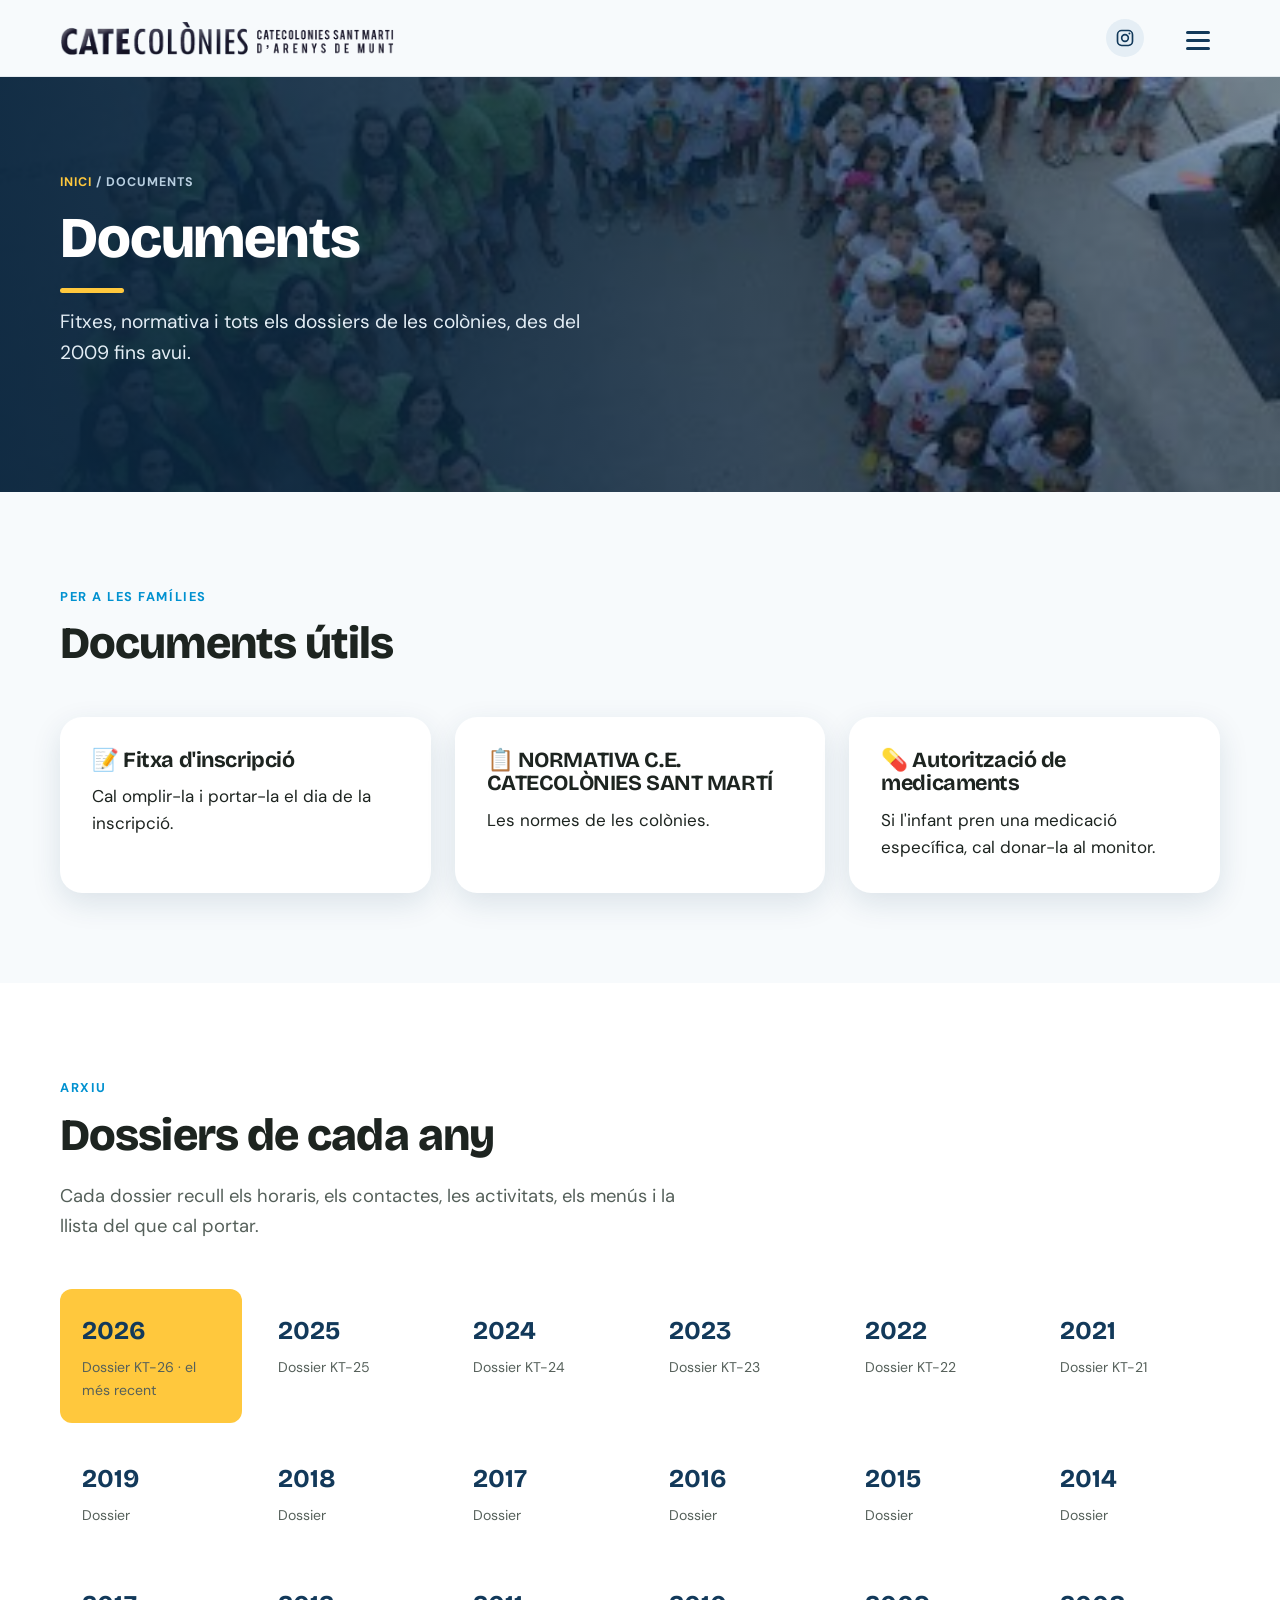
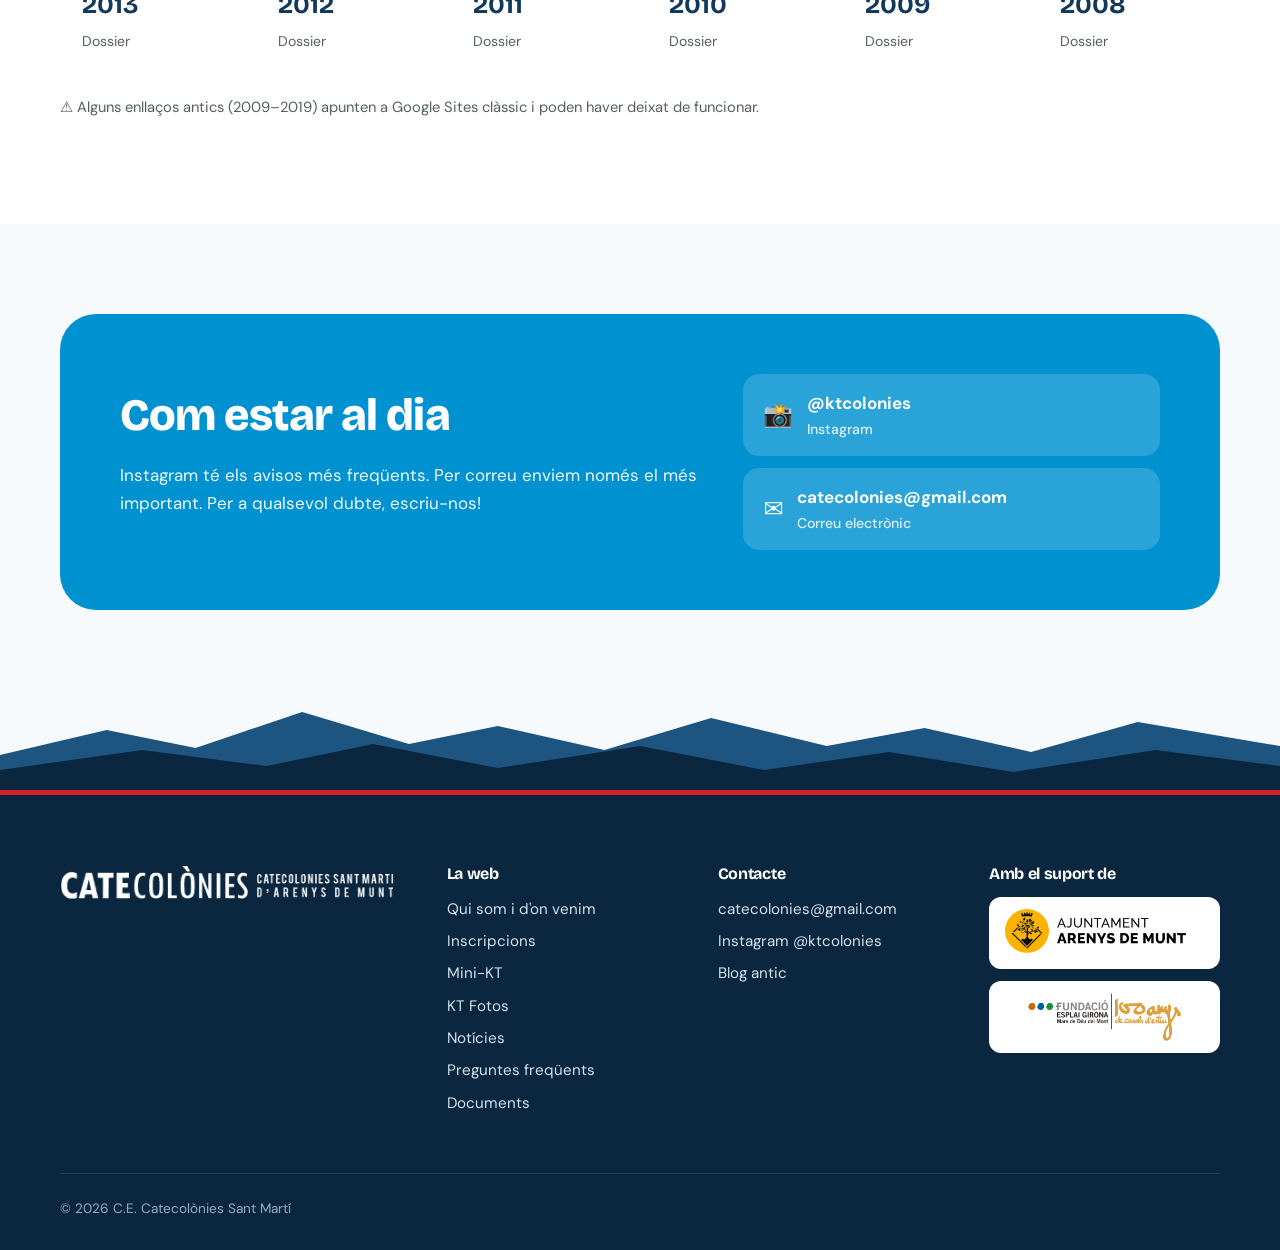
==== commit c3bbec84: "Afegeixo els dossiers 2021-2024 i 2008 Co-Authored-By: Claude Opus 5.5 <noreply@anthropic.com> Claud" ====
--- a/documents.html
+++ b/documents.html
@@ -77,6 +77,10 @@
         <div class="docs">
           <a class="doc doc--nou" href="https://drive.google.com/file/d/1tnBUASf_qvOFFQwCIDWOkHBx9G1AHmBi/view?usp=drive_link" target="_blank" rel="noopener"><b>2026</b><span>Dossier KT-26 · el més recent</span></a>
           <a class="doc" href="https://drive.google.com/file/d/1lUwYW8r1Nou2whp7gSd2cihtvwEyeBEo/view?usp=drive_link" target="_blank" rel="noopener"><b>2025</b><span>Dossier KT-25</span></a>
+          <a class="doc" href="https://drive.google.com/file/d/1GoudxBJ8YkFRmVcM0qIfeMvT7CaWYudF/view?usp=sharing" target="_blank" rel="noopener"><b>2024</b><span>Dossier KT-24</span></a>
+          <a class="doc" href="https://drive.google.com/file/d/1AR6QXuNInavwuFBb8W3dCRV_ELJjaV5a/view?usp=share_link" target="_blank" rel="noopener"><b>2023</b><span>Dossier KT-23</span></a>
+          <a class="doc" href="https://drive.google.com/file/d/1UeCLncWaCUZfUDPIBvRAzwqsatnjaBIl/view?usp=sharing" target="_blank" rel="noopener"><b>2022</b><span>Dossier KT-22</span></a>
+          <a class="doc" href="https://docs.google.com/viewer?a=v&amp;pid=sites&amp;srcid=ZGVmYXVsdGRvbWFpbnxjYXRlY29sb25pZXNmaWxlc3xneDoxYTFhYmEyMTMzMWQ3ZDE3" target="_blank" rel="noopener"><b>2021</b><span>Dossier KT-21</span></a>
           <a class="doc" href="https://docs.google.com/viewer?a=v&amp;pid=sites&amp;srcid=ZGVmYXVsdGRvbWFpbnxjYXRlY29sb25pZXNmaWxlc3xneDo0Mzg5OGI2MzljZTQzNWZi" target="_blank" rel="noopener"><b>2019</b><span>Dossier</span></a>
           <a class="doc" href="https://sites.google.com/site/catecoloniesfiles/files/cate2018_02.pdf?attredirects=0&amp;d=1" target="_blank" rel="noopener"><b>2018</b><span>Dossier</span></a>
           <a class="doc" href="https://sites.google.com/site/catecoloniesfiles/files/cate2017_04.pdf?attredirects=0&amp;d=1" target="_blank" rel="noopener"><b>2017</b><span>Dossier</span></a>
@@ -88,6 +92,7 @@
           <a class="doc" href="https://sites.google.com/site/catecoloniesfiles/files/catecolonies2011.pdf?attredirects=0&amp;d=1" target="_blank" rel="noopener"><b>2011</b><span>Dossier</span></a>
           <a class="doc" href="http://sites.google.com/site/catecoloniesfiles/files/cate_2010.pdf?attredirects=0&amp;d=1" target="_blank" rel="noopener"><b>2010</b><span>Dossier</span></a>
           <a class="doc" href="http://catecolonies.googlepages.com/Dossier_Catecolonies_2009.pdf" target="_blank" rel="noopener"><b>2009</b><span>Dossier</span></a>
+          <a class="doc" href="http://catecolonies.googlepages.com/DossierCatecolnies2008.pdf" target="_blank" rel="noopener"><b>2008</b><span>Dossier</span></a>
         </div>
         <p class="nota">⚠️ Alguns enllaços antics (2009–2019) apunten a Google Sites clàssic i poden haver deixat de funcionar.</p>
       </div>
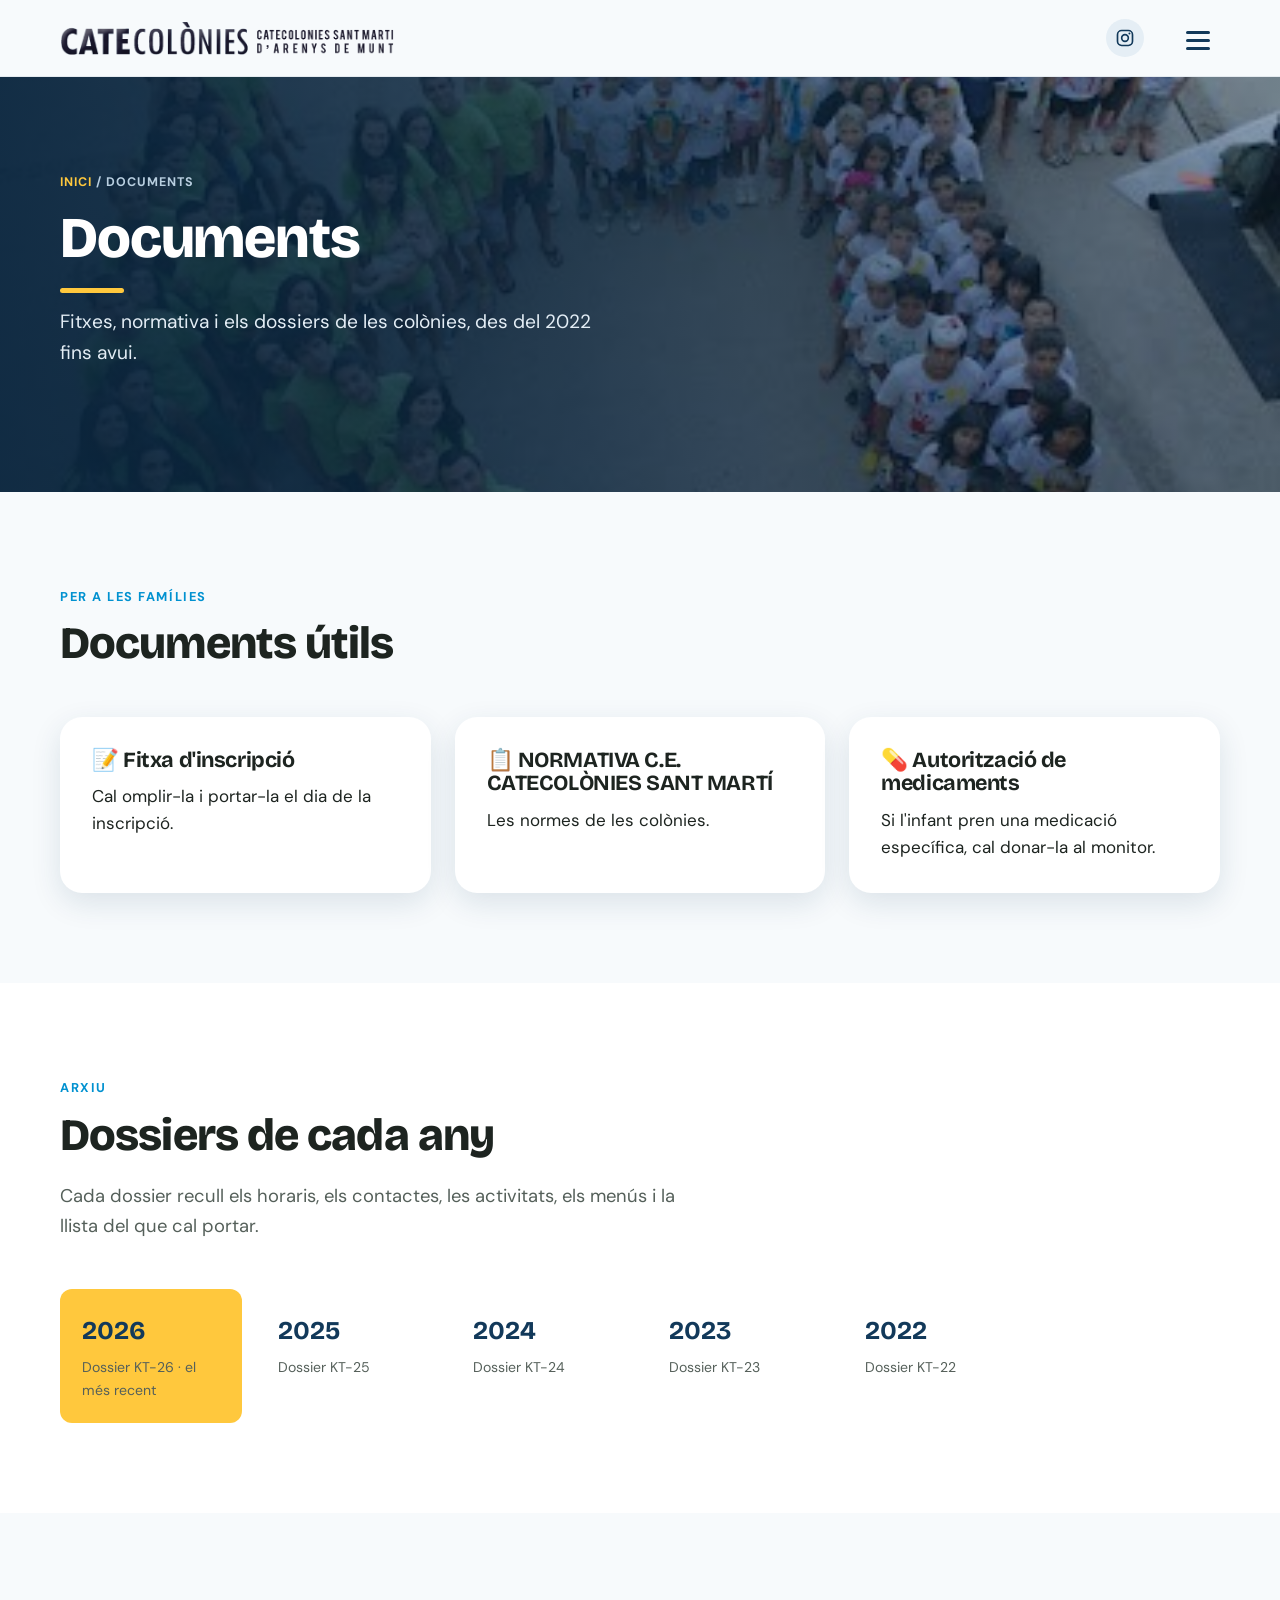
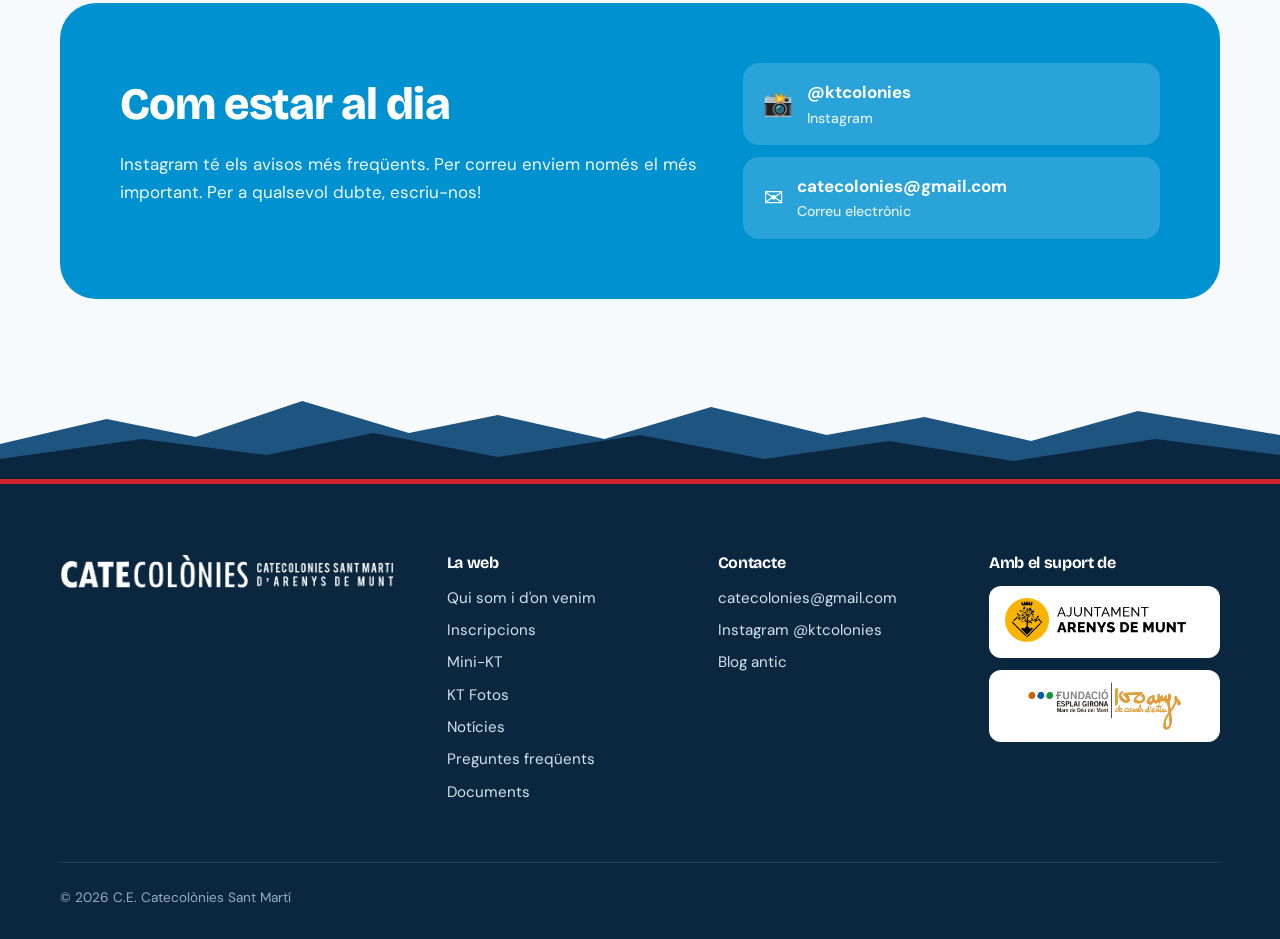
==== commit 2b7a647e: "Només dossiers des del 2022 Co-Authored-By: Claude Opus 5.5 <noreply@anthropic.com> Claude-Session: " ====
--- a/documents.html
+++ b/documents.html
@@ -40,7 +40,7 @@
       <div class="contenidor">
         <div class="molla"><a href="index.html">Inici</a> / Documents</div>
         <h1>Documents</h1>
-        <p class="intro">Fitxes, normativa i tots els dossiers de les colònies, des del 2009 fins avui.</p>
+        <p class="intro">Fitxes, normativa i els dossiers de les colònies, des del 2022 fins avui.</p>
       </div>
     </section>
 
@@ -80,21 +80,7 @@
           <a class="doc" href="https://drive.google.com/file/d/1GoudxBJ8YkFRmVcM0qIfeMvT7CaWYudF/view?usp=sharing" target="_blank" rel="noopener"><b>2024</b><span>Dossier KT-24</span></a>
           <a class="doc" href="https://drive.google.com/file/d/1AR6QXuNInavwuFBb8W3dCRV_ELJjaV5a/view?usp=share_link" target="_blank" rel="noopener"><b>2023</b><span>Dossier KT-23</span></a>
           <a class="doc" href="https://drive.google.com/file/d/1UeCLncWaCUZfUDPIBvRAzwqsatnjaBIl/view?usp=sharing" target="_blank" rel="noopener"><b>2022</b><span>Dossier KT-22</span></a>
-          <a class="doc" href="https://docs.google.com/viewer?a=v&amp;pid=sites&amp;srcid=ZGVmYXVsdGRvbWFpbnxjYXRlY29sb25pZXNmaWxlc3xneDoxYTFhYmEyMTMzMWQ3ZDE3" target="_blank" rel="noopener"><b>2021</b><span>Dossier KT-21</span></a>
-          <a class="doc" href="https://docs.google.com/viewer?a=v&amp;pid=sites&amp;srcid=ZGVmYXVsdGRvbWFpbnxjYXRlY29sb25pZXNmaWxlc3xneDo0Mzg5OGI2MzljZTQzNWZi" target="_blank" rel="noopener"><b>2019</b><span>Dossier</span></a>
-          <a class="doc" href="https://sites.google.com/site/catecoloniesfiles/files/cate2018_02.pdf?attredirects=0&amp;d=1" target="_blank" rel="noopener"><b>2018</b><span>Dossier</span></a>
-          <a class="doc" href="https://sites.google.com/site/catecoloniesfiles/files/cate2017_04.pdf?attredirects=0&amp;d=1" target="_blank" rel="noopener"><b>2017</b><span>Dossier</span></a>
-          <a class="doc" href="https://sites.google.com/site/catecoloniesfiles/files/cate2016.pdf?attredirects=0&amp;d=1" target="_blank" rel="noopener"><b>2016</b><span>Dossier</span></a>
-          <a class="doc" href="https://sites.google.com/site/catecoloniesfiles/files/cate2015_042.pdf?attredirects=0&amp;d=1" target="_blank" rel="noopener"><b>2015</b><span>Dossier</span></a>
-          <a class="doc" href="https://sites.google.com/site/catecoloniesfiles/files/catecolonies2014.pdf?attredirects=0&amp;d=1" target="_blank" rel="noopener"><b>2014</b><span>Dossier</span></a>
-          <a class="doc" href="https://sites.google.com/site/catecoloniesfiles/files/Catecolonies2013.pdf?attredirects=0&amp;d=1" target="_blank" rel="noopener"><b>2013</b><span>Dossier</span></a>
-          <a class="doc" href="https://sites.google.com/site/catecoloniesfiles/files/catecolonies2012.pdf?attredirects=0&amp;d=1" target="_blank" rel="noopener"><b>2012</b><span>Dossier</span></a>
-          <a class="doc" href="https://sites.google.com/site/catecoloniesfiles/files/catecolonies2011.pdf?attredirects=0&amp;d=1" target="_blank" rel="noopener"><b>2011</b><span>Dossier</span></a>
-          <a class="doc" href="http://sites.google.com/site/catecoloniesfiles/files/cate_2010.pdf?attredirects=0&amp;d=1" target="_blank" rel="noopener"><b>2010</b><span>Dossier</span></a>
-          <a class="doc" href="http://catecolonies.googlepages.com/Dossier_Catecolonies_2009.pdf" target="_blank" rel="noopener"><b>2009</b><span>Dossier</span></a>
-          <a class="doc" href="http://catecolonies.googlepages.com/DossierCatecolnies2008.pdf" target="_blank" rel="noopener"><b>2008</b><span>Dossier</span></a>
         </div>
-        <p class="nota">⚠️ Alguns enllaços antics (2009–2019) apunten a Google Sites clàssic i poden haver deixat de funcionar.</p>
       </div>
     </section>
 
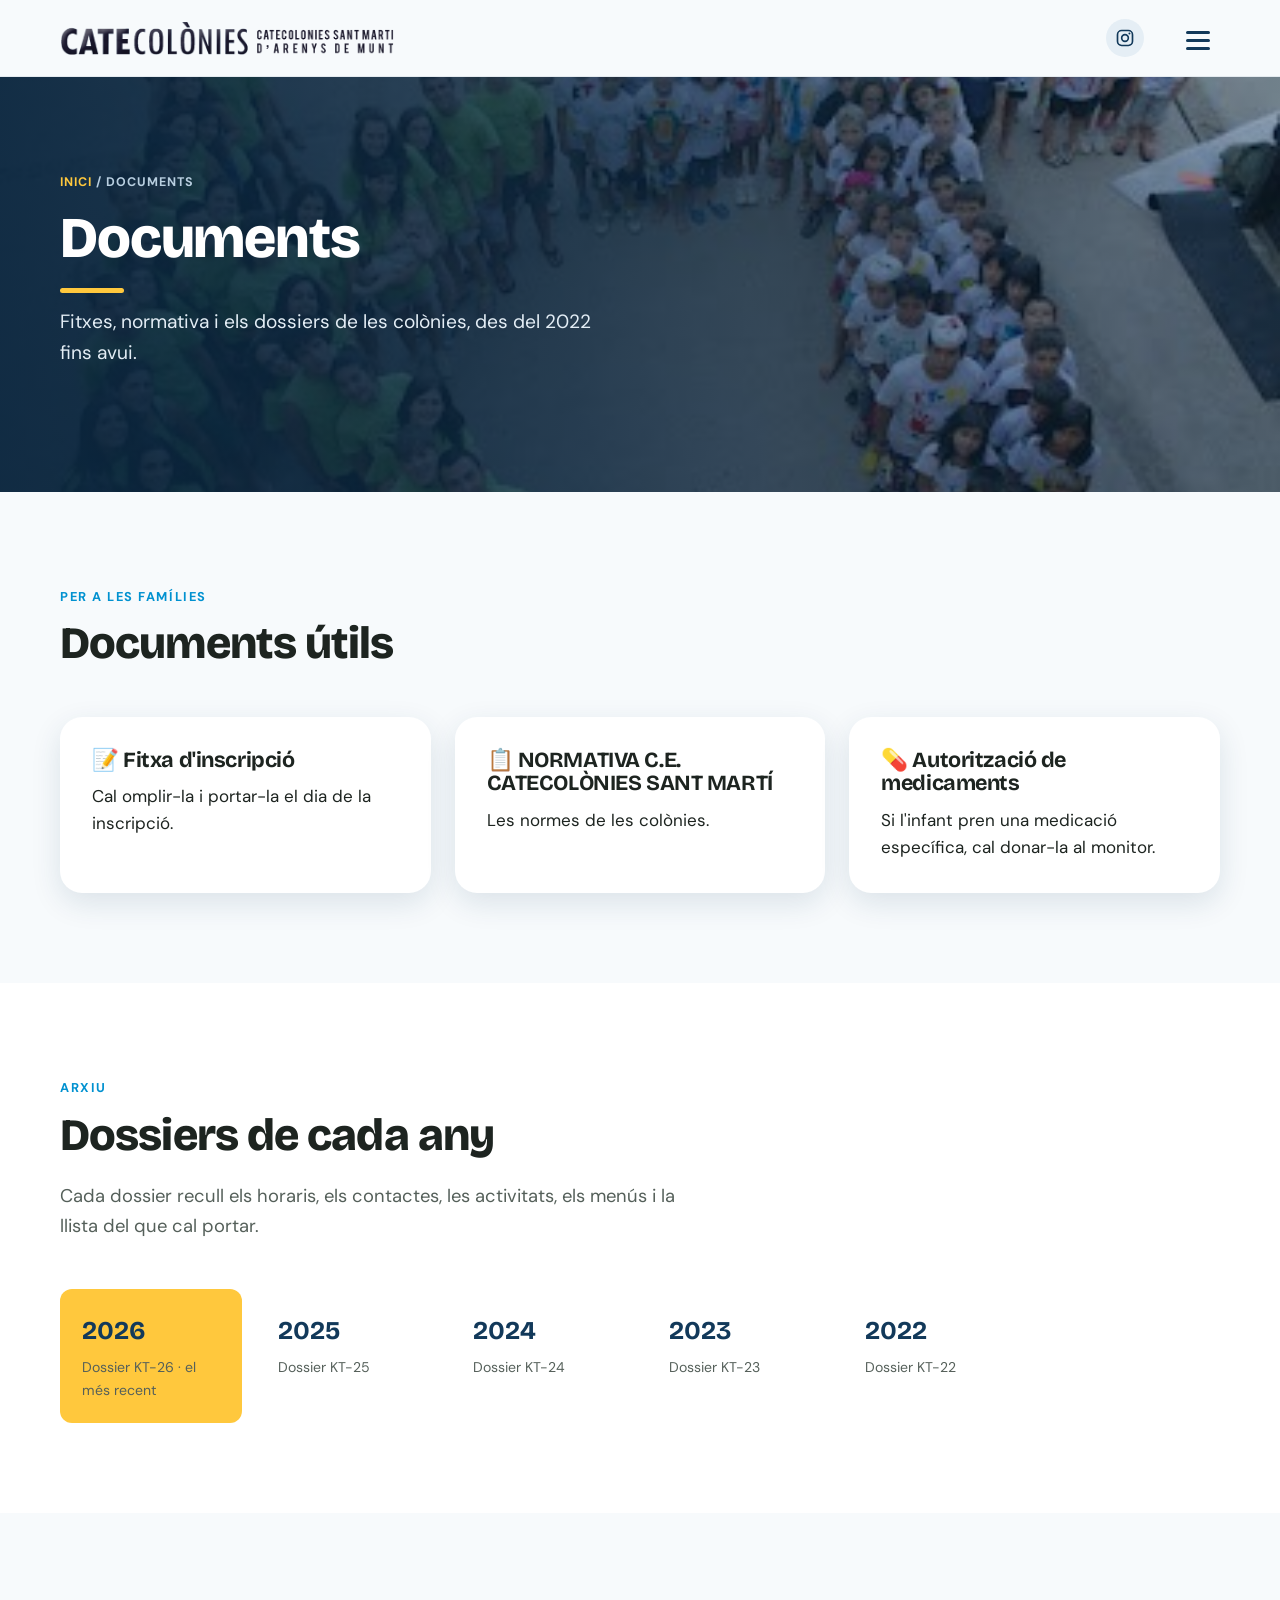
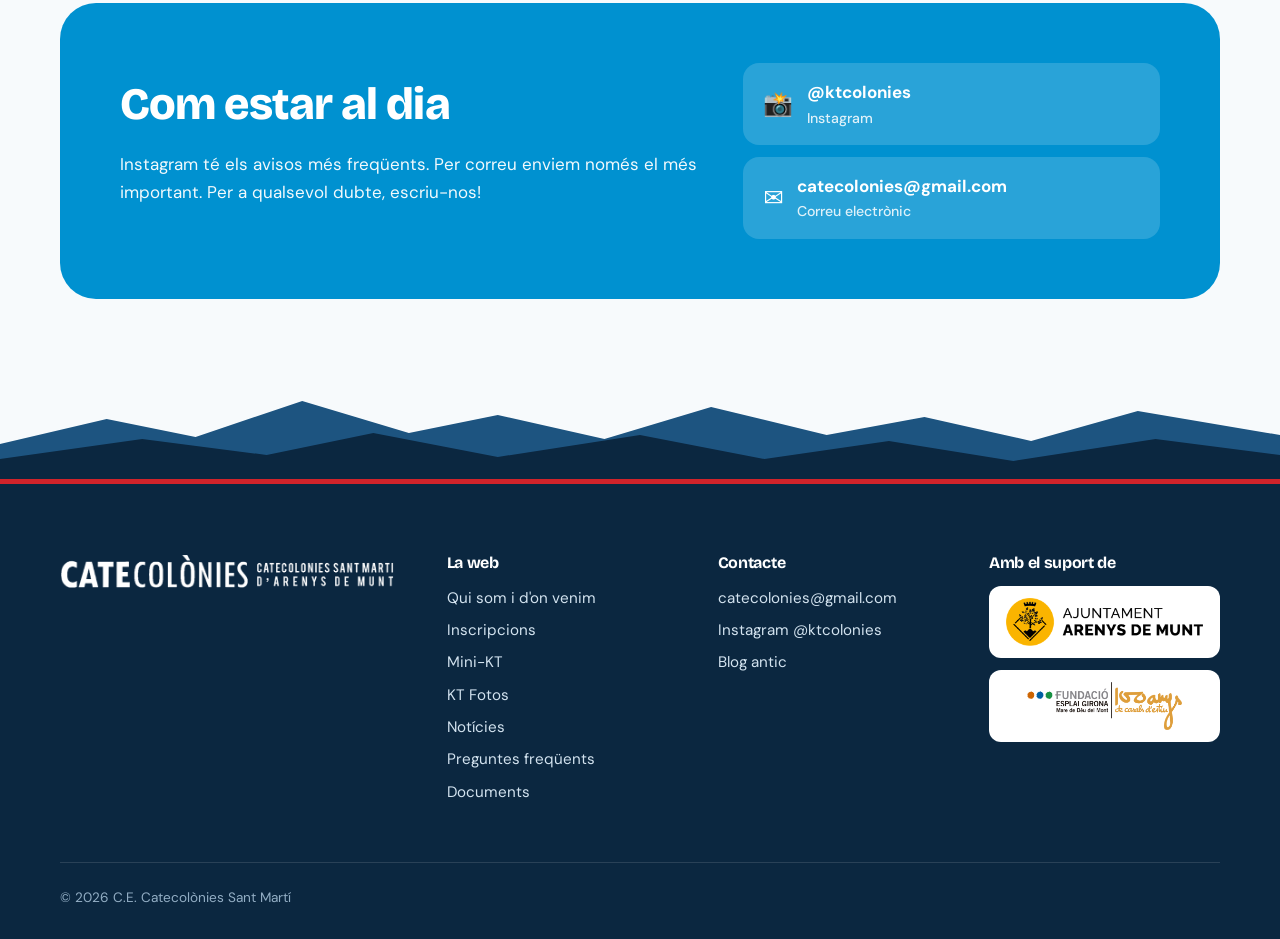
==== commit a989519e: "Força que el navegador carregui els estils nous Co-Authored-By: Claude Opus 5.5 <noreply@anthropic.c" ====
--- a/documents.html
+++ b/documents.html
@@ -8,7 +8,7 @@
   <link rel="preconnect" href="https://fonts.googleapis.com">
   <link rel="preconnect" href="https://fonts.gstatic.com" crossorigin>
   <link href="https://fonts.googleapis.com/css2?family=Bricolage+Grotesque:opsz,wght@12..96,600;12..96,800&family=DM+Sans:wght@400;500;700&display=swap" rel="stylesheet">
-  <link rel="stylesheet" href="css/estil.css">
+  <link rel="stylesheet" href="css/estil.css?v=2">
 </head>
 <body>
 
@@ -149,6 +149,6 @@
     </div>
   </footer>
 
-  <script src="js/main.js"></script>
+  <script src="js/main.js?v=2"></script>
 </body>
 </html>
--- a/css/estil.css
+++ b/css/estil.css
@@ -1258,3 +1258,14 @@
   .insta { margin-left: auto; }
   .boto-menu { margin-left: 8px; }
 }
+.calendari__nota { text-align: center; }
+
+/* Qui som: bloc "Amb el suport de" amb logos */
+.avis--suport { gap: 28px; flex-wrap: wrap; }
+.avis--suport h3 { margin: 0; white-space: nowrap; }
+.avis__logos { display: flex; gap: 14px; flex-wrap: wrap; }
+.avis__logos .suport__logo { width: 230px; height: 76px; }
+@media (max-width: 860px) { .avis__logos .suport__logo { width: 100%; } .avis__logos { width: 100%; } }
+/* Bloc "Amb el suport de" centrat */
+.avis--suport { flex-direction: column; align-items: center; justify-content: center; text-align: center; gap: 18px; }
+.avis--suport .avis__logos { justify-content: center; }
